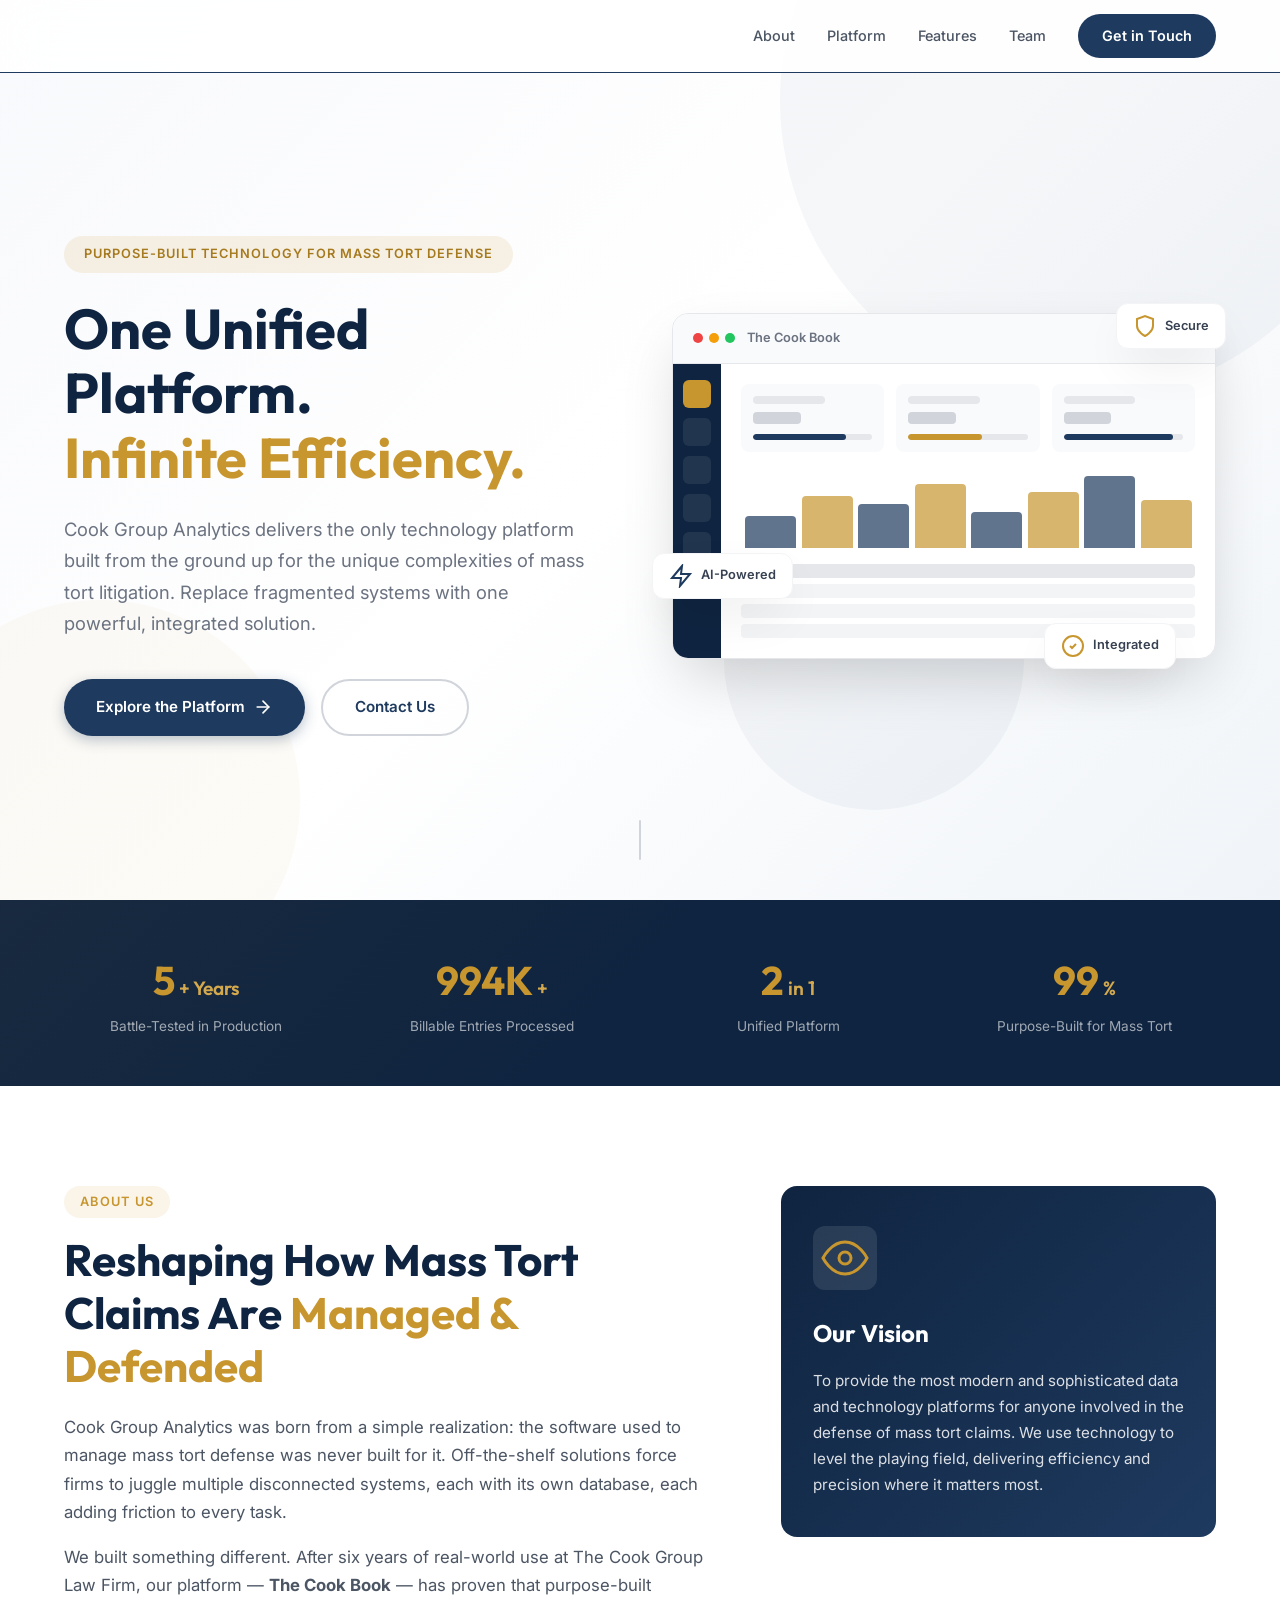
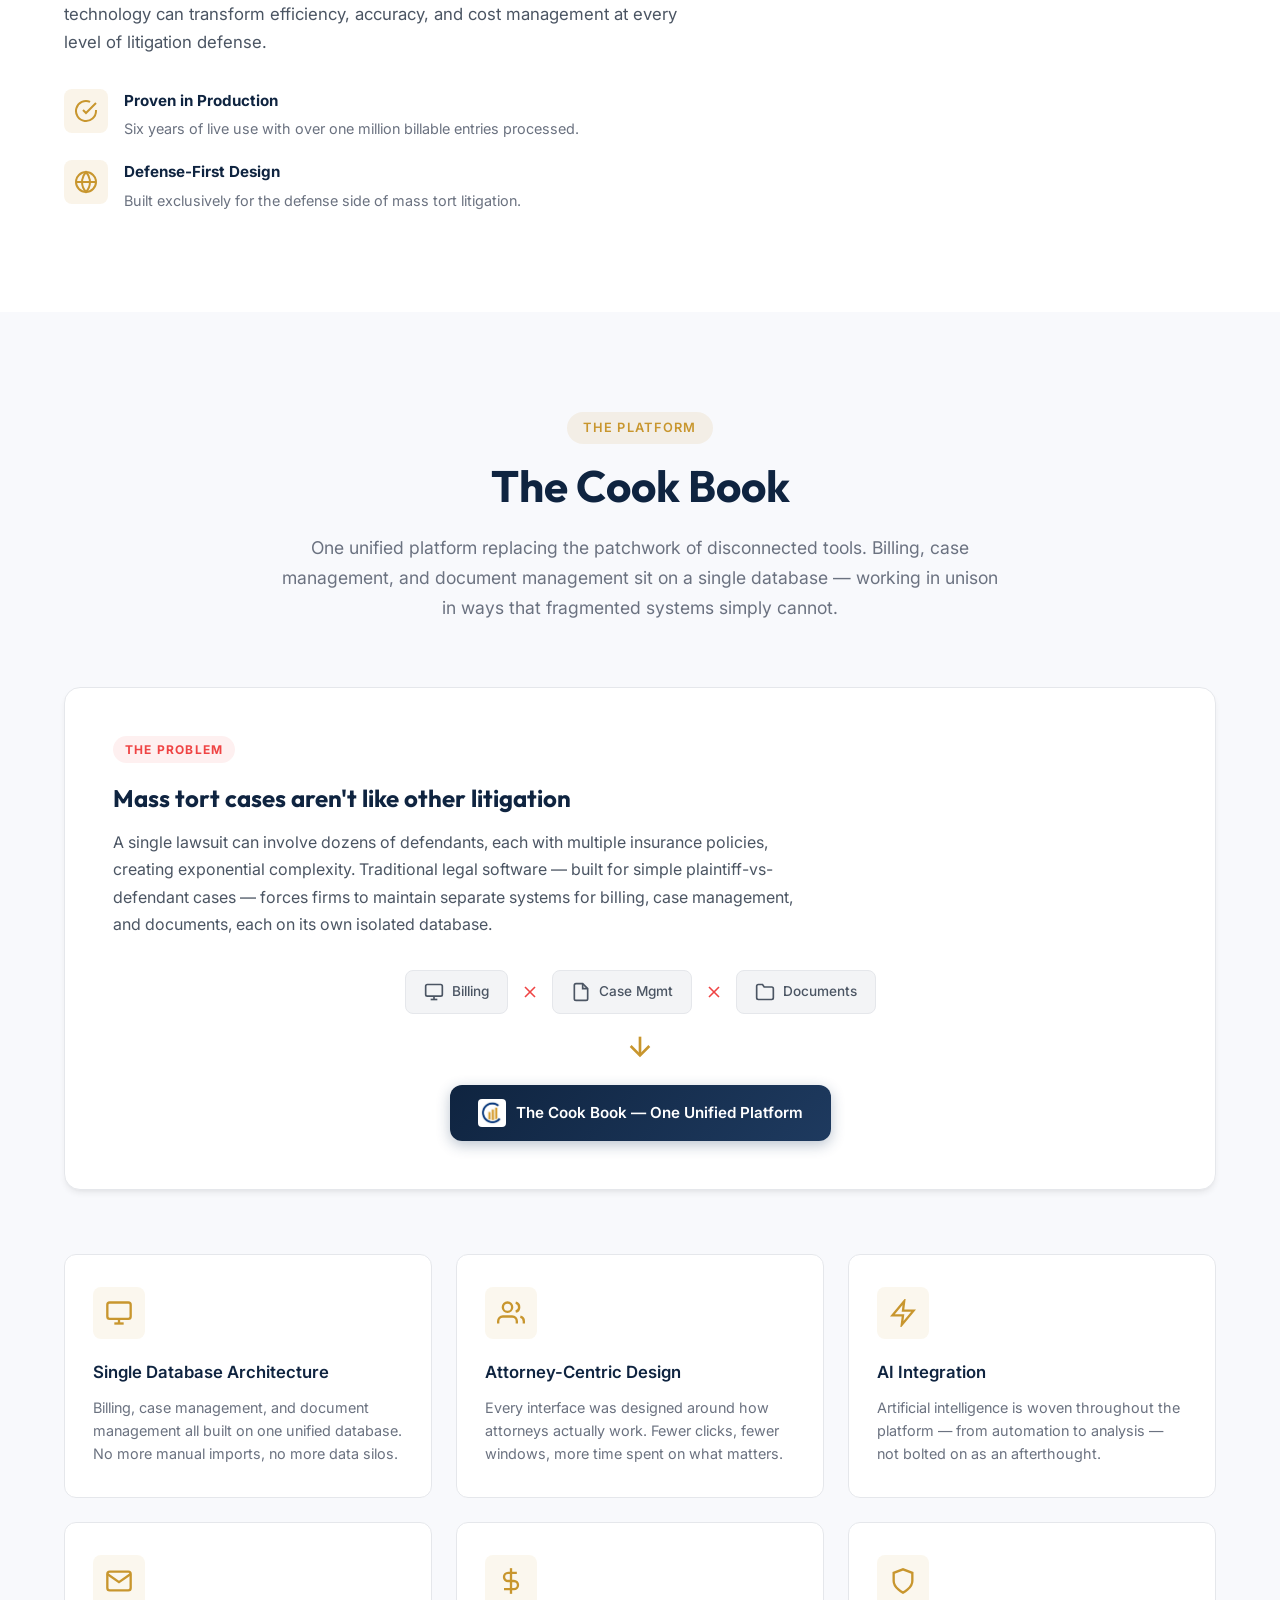
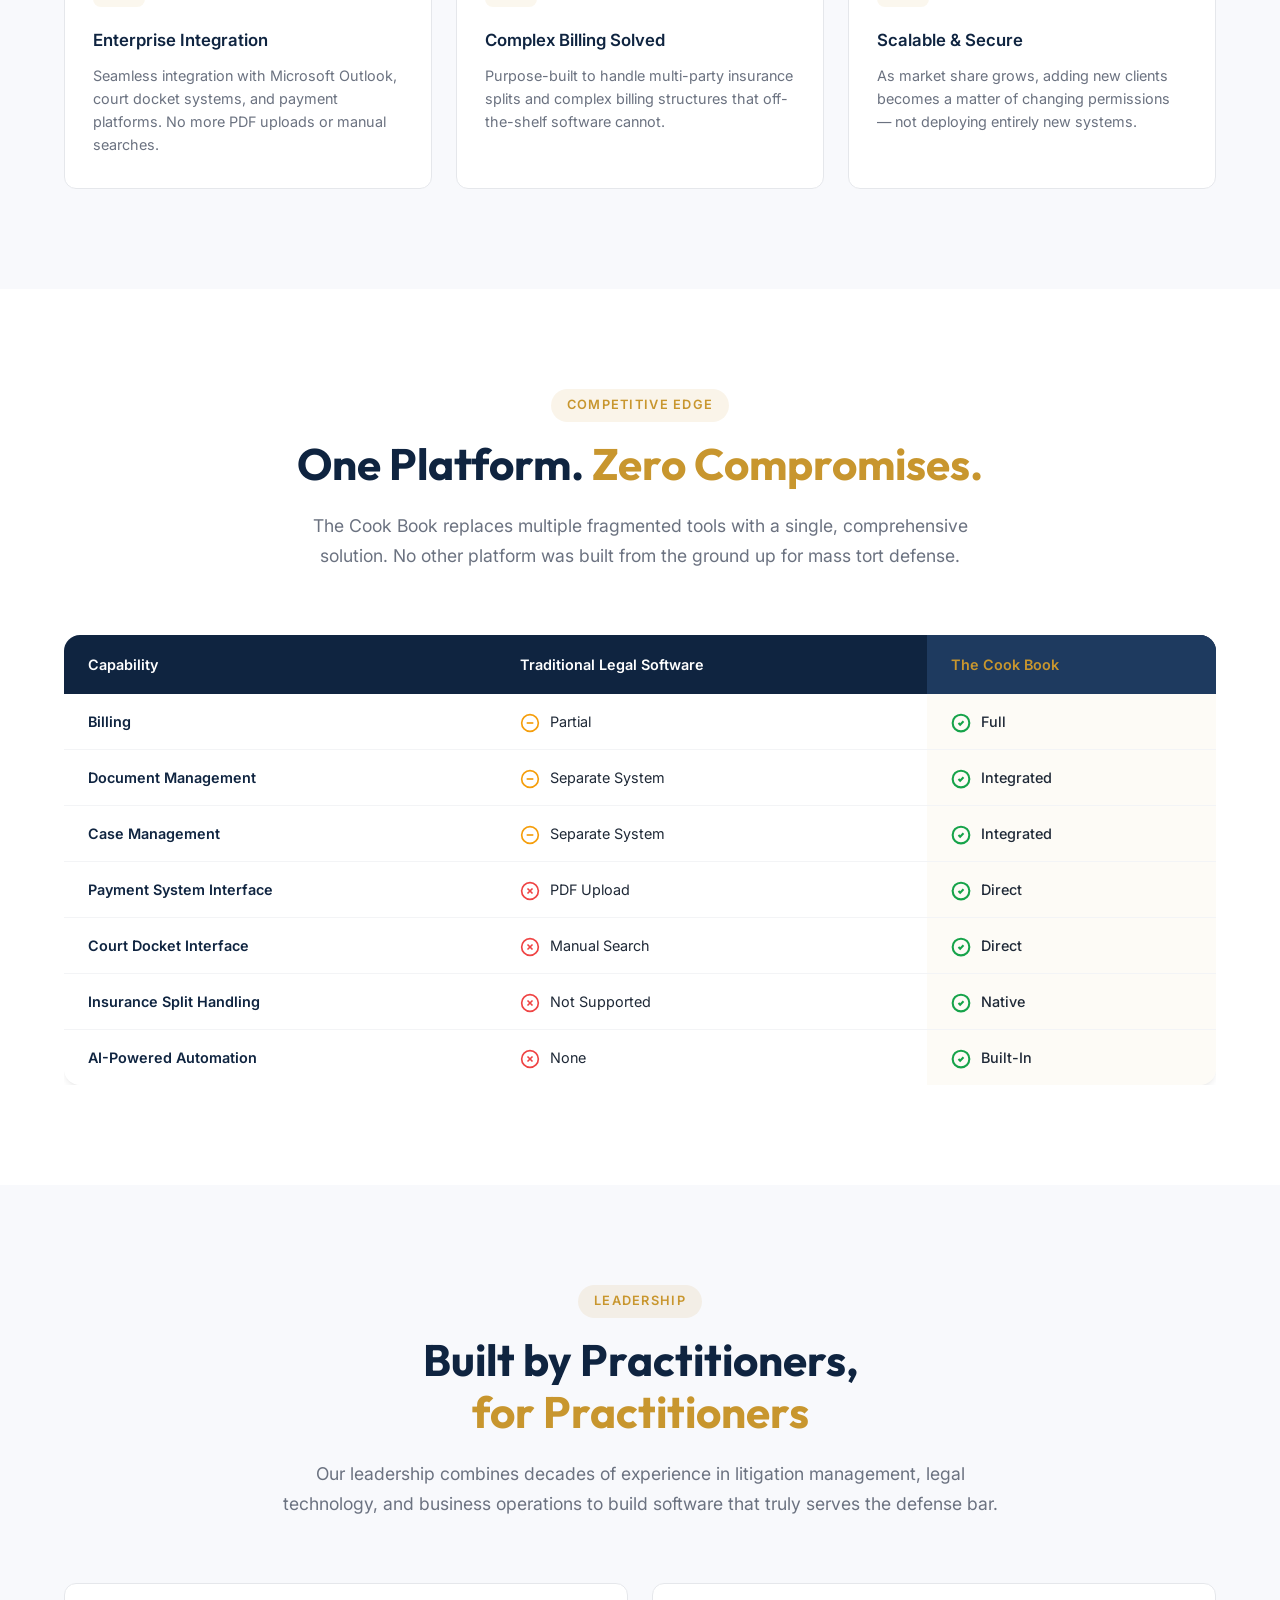
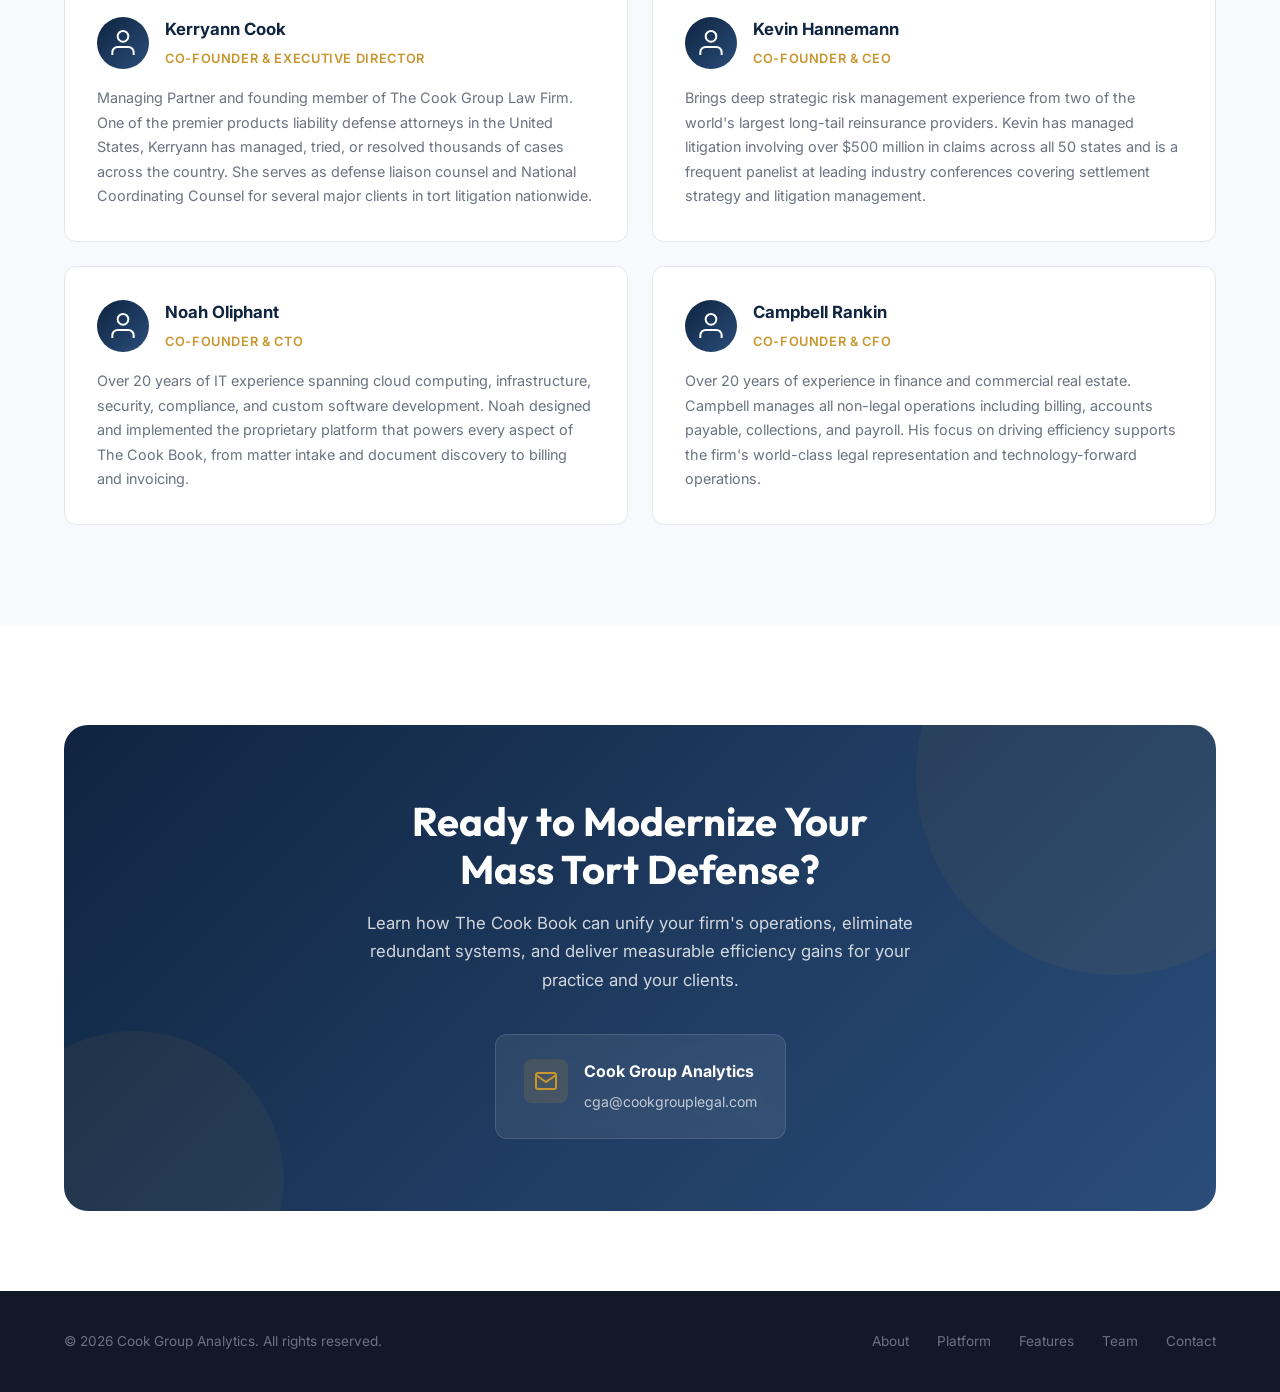
==== public/index.html @ 57c8b01b "add website files" ====
<!DOCTYPE html>
<html lang="en">
<head>
    <meta charset="UTF-8">
    <meta name="viewport" content="width=device-width, initial-scale=1.0">
    <title>Cook Group Analytics | Purpose-Built Mass Tort Technology</title>
    <meta name="description" content="Cook Group Analytics provides purpose-built technology platforms for the defense of mass tort claims. One unified system for billing, case management, and document management.">
    <link rel="apple-touch-icon" sizes="180x180" href="/apple-touch-icon.png">
    <link rel="icon" type="image/png" sizes="32x32" href="/favicon-32x32.png">
    <link rel="icon" type="image/png" sizes="16x16" href="/favicon-16x16.png">
    <link rel="manifest" href="/site.webmanifest">
    <link rel="preconnect" href="https://fonts.googleapis.com">
    <link rel="preconnect" href="https://fonts.gstatic.com" crossorigin>
    <link href="https://fonts.googleapis.com/css2?family=Inter:wght@300;400;500;600;700&family=Outfit:wght@500;600;700;800&display=swap" rel="stylesheet">
    <link rel="stylesheet" href="styles.css">
</head>
<body>
    <!-- Navigation -->
    <nav class="navbar" id="navbar">
        <div class="nav-container">
            <a href="#" class="nav-logo">
                <img src="images/CGA_Logo_NoBackground.jpg" alt="Cook Group Analytics" class="nav-logo-img">
            </a>
            <div class="nav-links" id="navLinks">
                <a href="#about" class="nav-link">About</a>
                <a href="#product" class="nav-link">Platform</a>
                <a href="#features" class="nav-link">Features</a>
                <a href="#team" class="nav-link">Team</a>
                <a href="#contact" class="nav-link nav-cta">Get in Touch</a>
            </div>
            <button class="nav-toggle" id="navToggle" aria-label="Toggle navigation">
                <span></span>
                <span></span>
                <span></span>
            </button>
        </div>
    </nav>

    <!-- Hero Section -->
    <header class="hero" id="hero">
        <div class="hero-bg-shapes">
            <div class="shape shape-1"></div>
            <div class="shape shape-2"></div>
            <div class="shape shape-3"></div>
        </div>
        <div class="hero-container">
            <div class="hero-content animate-fade-up">
                <div class="hero-badge">Purpose-Built Technology for Mass Tort Defense</div>
                <h1 class="hero-title">
                    One Unified Platform.<br>
                    <span class="text-gold">Infinite Efficiency.</span>
                </h1>
                <p class="hero-subtitle">
                    Cook Group Analytics delivers the only technology platform built from the ground up
                    for the unique complexities of mass tort litigation. Replace fragmented systems
                    with one powerful, integrated solution.
                </p>
                <div class="hero-actions">
                    <a href="#product" class="btn btn-primary">
                        Explore the Platform
                        <svg width="20" height="20" viewBox="0 0 24 24" fill="none" stroke="currentColor" stroke-width="2" stroke-linecap="round" stroke-linejoin="round"><path d="M5 12h14"/><path d="m12 5 7 7-7 7"/></svg>
                    </a>
                    <a href="#contact" class="btn btn-outline">Contact Us</a>
                </div>
            </div>
            <div class="hero-visual animate-fade-up delay-200">
                <div class="hero-graphic">
                    <div class="dashboard-mockup">
                        <div class="mockup-header">
                            <div class="mockup-dots">
                                <span></span><span></span><span></span>
                            </div>
                            <div class="mockup-title">The Cook Book</div>
                        </div>
                        <div class="mockup-body">
                            <div class="mockup-sidebar">
                                <div class="mockup-nav-item active"></div>
                                <div class="mockup-nav-item"></div>
                                <div class="mockup-nav-item"></div>
                                <div class="mockup-nav-item"></div>
                                <div class="mockup-nav-item"></div>
                            </div>
                            <div class="mockup-content">
                                <div class="mockup-stat-row">
                                    <div class="mockup-stat">
                                        <div class="mockup-stat-label"></div>
                                        <div class="mockup-stat-value"></div>
                                        <div class="mockup-stat-bar"><div class="bar-fill" style="width:78%"></div></div>
                                    </div>
                                    <div class="mockup-stat">
                                        <div class="mockup-stat-label"></div>
                                        <div class="mockup-stat-value"></div>
                                        <div class="mockup-stat-bar"><div class="bar-fill gold" style="width:62%"></div></div>
                                    </div>
                                    <div class="mockup-stat">
                                        <div class="mockup-stat-label"></div>
                                        <div class="mockup-stat-value"></div>
                                        <div class="mockup-stat-bar"><div class="bar-fill" style="width:91%"></div></div>
                                    </div>
                                </div>
                                <div class="mockup-chart">
                                    <div class="chart-bar" style="height:40%"></div>
                                    <div class="chart-bar gold" style="height:65%"></div>
                                    <div class="chart-bar" style="height:55%"></div>
                                    <div class="chart-bar gold" style="height:80%"></div>
                                    <div class="chart-bar" style="height:45%"></div>
                                    <div class="chart-bar gold" style="height:70%"></div>
                                    <div class="chart-bar" style="height:90%"></div>
                                    <div class="chart-bar gold" style="height:60%"></div>
                                </div>
                                <div class="mockup-table">
                                    <div class="table-row header"></div>
                                    <div class="table-row"></div>
                                    <div class="table-row"></div>
                                    <div class="table-row"></div>
                                </div>
                            </div>
                        </div>
                    </div>
                    <div class="floating-card card-1 animate-float">
                        <svg width="24" height="24" viewBox="0 0 24 24" fill="none" stroke="#c8962e" stroke-width="2"><path d="M12 22s8-4 8-10V5l-8-3-8 3v7c0 6 8 10 8 10z"/></svg>
                        <span>Secure</span>
                    </div>
                    <div class="floating-card card-2 animate-float delay-300">
                        <svg width="24" height="24" viewBox="0 0 24 24" fill="none" stroke="#1e3a5f" stroke-width="2"><path d="M13 2L3 14h9l-1 8 10-12h-9l1-8z"/></svg>
                        <span>AI-Powered</span>
                    </div>
                    <div class="floating-card card-3 animate-float delay-500">
                        <svg width="24" height="24" viewBox="0 0 24 24" fill="none" stroke="#c8962e" stroke-width="2"><circle cx="12" cy="12" r="10"/><path d="m9 12 2 2 4-4"/></svg>
                        <span>Integrated</span>
                    </div>
                </div>
            </div>
        </div>
        <div class="hero-scroll-indicator">
            <div class="scroll-line"></div>
        </div>
    </header>

    <!-- Stats Bar -->
    <section class="stats-bar">
        <div class="container">
            <div class="stats-grid">
                <div class="stat-item animate-on-scroll">
                    <div class="stat-number" data-count="6">0</div>
                    <div class="stat-suffix">+ Years</div>
                    <div class="stat-label">Battle-Tested in Production</div>
                </div>
                <div class="stat-item animate-on-scroll" data-delay="100">
                    <div class="stat-number" data-count="1000000">0</div>
                    <div class="stat-suffix">+</div>
                    <div class="stat-label">Billable Entries Processed</div>
                </div>
                <div class="stat-item animate-on-scroll" data-delay="200">
                    <div class="stat-number" data-count="3">0</div>
                    <div class="stat-suffix"> in 1</div>
                    <div class="stat-label">Unified Platform</div>
                </div>
                <div class="stat-item animate-on-scroll" data-delay="300">
                    <div class="stat-number" data-count="100">0</div>
                    <div class="stat-suffix">%</div>
                    <div class="stat-label">Purpose-Built for Mass Tort</div>
                </div>
            </div>
        </div>
    </section>

    <!-- About Section -->
    <section class="section about" id="about">
        <div class="container">
            <div class="section-grid">
                <div class="section-text animate-on-scroll">
                    <div class="section-tag">About Us</div>
                    <h2 class="section-title">Reshaping How Mass Tort<br>Claims Are <span class="text-gold">Managed & Defended</span></h2>
                    <p class="section-description">
                        Cook Group Analytics was born from a simple realization: the software used to manage
                        mass tort defense was never built for it. Off-the-shelf solutions force firms to
                        juggle multiple disconnected systems, each with its own database, each adding friction
                        to every task.
                    </p>
                    <p class="section-description">
                        We built something different. After six years of real-world use at The Cook Group Law Firm,
                        our platform &mdash; <strong>The Cook Book</strong> &mdash; has proven that purpose-built technology
                        can transform efficiency, accuracy, and cost management at every level of litigation defense.
                    </p>
                    <div class="about-highlights">
                        <div class="highlight">
                            <div class="highlight-icon">
                                <svg width="24" height="24" viewBox="0 0 24 24" fill="none" stroke="currentColor" stroke-width="2"><path d="M22 11.08V12a10 10 0 1 1-5.93-9.14"/><path d="m9 11 3 3L22 4"/></svg>
                            </div>
                            <div>
                                <strong>Proven in Production</strong>
                                <p>Six years of live use with over one million billable entries processed.</p>
                            </div>
                        </div>
                        <div class="highlight">
                            <div class="highlight-icon">
                                <svg width="24" height="24" viewBox="0 0 24 24" fill="none" stroke="currentColor" stroke-width="2"><circle cx="12" cy="12" r="10"/><line x1="2" y1="12" x2="22" y2="12"/><path d="M12 2a15.3 15.3 0 0 1 4 10 15.3 15.3 0 0 1-4 10 15.3 15.3 0 0 1-4-10 15.3 15.3 0 0 1 4-10z"/></svg>
                            </div>
                            <div>
                                <strong>Defense-First Design</strong>
                                <p>Built exclusively for the defense side of mass tort litigation.</p>
                            </div>
                        </div>
                    </div>
                </div>
                <div class="section-visual animate-on-scroll delay-200">
                    <div class="vision-card">
                        <div class="vision-icon">
                            <svg width="48" height="48" viewBox="0 0 24 24" fill="none" stroke="#c8962e" stroke-width="1.5"><path d="M1 12s4-8 11-8 11 8 11 8-4 8-11 8-11-8-11-8z"/><circle cx="12" cy="12" r="3"/></svg>
                        </div>
                        <h3>Our Vision</h3>
                        <p>
                            To provide the most modern and sophisticated data and technology platforms for
                            anyone involved in the defense of mass tort claims. We use technology to level
                            the playing field, delivering efficiency and precision where it matters most.
                        </p>
                    </div>
                </div>
            </div>
        </div>
    </section>

    <!-- Product Section -->
    <section class="section product" id="product">
        <div class="container">
            <div class="section-header animate-on-scroll">
                <div class="section-tag">The Platform</div>
                <h2 class="section-title">The Cook Book</h2>
                <p class="section-subtitle">
                    One unified platform replacing the patchwork of disconnected tools. Billing, case management,
                    and document management sit on a single database &mdash; working in unison in ways that
                    fragmented systems simply cannot.
                </p>
            </div>

            <div class="product-problem animate-on-scroll">
                <div class="problem-card">
                    <div class="problem-label">The Problem</div>
                    <h3>Mass tort cases aren't like other litigation</h3>
                    <p>
                        A single lawsuit can involve dozens of defendants, each with multiple insurance policies,
                        creating exponential complexity. Traditional legal software &mdash; built for simple
                        plaintiff-vs-defendant cases &mdash; forces firms to maintain separate systems for billing,
                        case management, and documents, each on its own isolated database.
                    </p>
                    <div class="problem-visual">
                        <div class="fragmented-systems">
                            <div class="system-bubble">
                                <svg width="20" height="20" viewBox="0 0 24 24" fill="none" stroke="currentColor" stroke-width="2"><rect x="2" y="3" width="20" height="14" rx="2"/><line x1="8" y1="21" x2="16" y2="21"/><line x1="12" y1="17" x2="12" y2="21"/></svg>
                                Billing
                            </div>
                            <div class="system-break">
                                <svg width="20" height="20" viewBox="0 0 24 24" fill="none" stroke="#ef4444" stroke-width="2"><line x1="18" y1="6" x2="6" y2="18"/><line x1="6" y1="6" x2="18" y2="18"/></svg>
                            </div>
                            <div class="system-bubble">
                                <svg width="20" height="20" viewBox="0 0 24 24" fill="none" stroke="currentColor" stroke-width="2"><path d="M14 2H6a2 2 0 0 0-2 2v16a2 2 0 0 0 2 2h12a2 2 0 0 0 2-2V8z"/><path d="M14 2v6h6"/></svg>
                                Case Mgmt
                            </div>
                            <div class="system-break">
                                <svg width="20" height="20" viewBox="0 0 24 24" fill="none" stroke="#ef4444" stroke-width="2"><line x1="18" y1="6" x2="6" y2="18"/><line x1="6" y1="6" x2="18" y2="18"/></svg>
                            </div>
                            <div class="system-bubble">
                                <svg width="20" height="20" viewBox="0 0 24 24" fill="none" stroke="currentColor" stroke-width="2"><path d="M22 19a2 2 0 0 1-2 2H4a2 2 0 0 1-2-2V5a2 2 0 0 1 2-2h5l2 3h9a2 2 0 0 1 2 2z"/></svg>
                                Documents
                            </div>
                        </div>
                        <div class="arrow-down">
                            <svg width="32" height="32" viewBox="0 0 24 24" fill="none" stroke="#c8962e" stroke-width="2"><path d="M12 5v14"/><path d="m19 12-7 7-7-7"/></svg>
                        </div>
                        <div class="unified-system">
                            <div class="unified-bubble">
                                <img src="images/CGALogo.png" alt="CGA" width="28" height="28">
                                The Cook Book &mdash; One Unified Platform
                            </div>
                        </div>
                    </div>
                </div>
            </div>

            <div class="product-features-grid">
                <div class="product-feature animate-on-scroll">
                    <div class="feature-icon-wrap">
                        <svg width="28" height="28" viewBox="0 0 24 24" fill="none" stroke="#c8962e" stroke-width="2"><rect x="2" y="3" width="20" height="14" rx="2"/><line x1="8" y1="21" x2="16" y2="21"/><line x1="12" y1="17" x2="12" y2="21"/></svg>
                    </div>
                    <h4>Single Database Architecture</h4>
                    <p>Billing, case management, and document management all built on one unified database. No more manual imports, no more data silos.</p>
                </div>
                <div class="product-feature animate-on-scroll" data-delay="100">
                    <div class="feature-icon-wrap">
                        <svg width="28" height="28" viewBox="0 0 24 24" fill="none" stroke="#c8962e" stroke-width="2"><path d="M17 21v-2a4 4 0 0 0-4-4H5a4 4 0 0 0-4 4v2"/><circle cx="9" cy="7" r="4"/><path d="M23 21v-2a4 4 0 0 0-3-3.87"/><path d="M16 3.13a4 4 0 0 1 0 7.75"/></svg>
                    </div>
                    <h4>Attorney-Centric Design</h4>
                    <p>Every interface was designed around how attorneys actually work. Fewer clicks, fewer windows, more time spent on what matters.</p>
                </div>
                <div class="product-feature animate-on-scroll" data-delay="200">
                    <div class="feature-icon-wrap">
                        <svg width="28" height="28" viewBox="0 0 24 24" fill="none" stroke="#c8962e" stroke-width="2"><path d="M13 2L3 14h9l-1 8 10-12h-9l1-8z"/></svg>
                    </div>
                    <h4>AI Integration</h4>
                    <p>Artificial intelligence is woven throughout the platform &mdash; from automation to analysis &mdash; not bolted on as an afterthought.</p>
                </div>
                <div class="product-feature animate-on-scroll" data-delay="300">
                    <div class="feature-icon-wrap">
                        <svg width="28" height="28" viewBox="0 0 24 24" fill="none" stroke="#c8962e" stroke-width="2"><path d="M4 4h16c1.1 0 2 .9 2 2v12c0 1.1-.9 2-2 2H4c-1.1 0-2-.9-2-2V6c0-1.1.9-2 2-2z"/><polyline points="22,6 12,13 2,6"/></svg>
                    </div>
                    <h4>Enterprise Integration</h4>
                    <p>Seamless integration with Microsoft Outlook, court docket systems, and payment platforms. No more PDF uploads or manual searches.</p>
                </div>
                <div class="product-feature animate-on-scroll" data-delay="400">
                    <div class="feature-icon-wrap">
                        <svg width="28" height="28" viewBox="0 0 24 24" fill="none" stroke="#c8962e" stroke-width="2"><line x1="12" y1="1" x2="12" y2="23"/><path d="M17 5H9.5a3.5 3.5 0 0 0 0 7h5a3.5 3.5 0 0 1 0 7H6"/></svg>
                    </div>
                    <h4>Complex Billing Solved</h4>
                    <p>Purpose-built to handle multi-party insurance splits and complex billing structures that off-the-shelf software cannot.</p>
                </div>
                <div class="product-feature animate-on-scroll" data-delay="500">
                    <div class="feature-icon-wrap">
                        <svg width="28" height="28" viewBox="0 0 24 24" fill="none" stroke="#c8962e" stroke-width="2"><path d="M12 22s8-4 8-10V5l-8-3-8 3v7c0 6 8 10 8 10z"/></svg>
                    </div>
                    <h4>Scalable & Secure</h4>
                    <p>As market share grows, adding new clients becomes a matter of changing permissions &mdash; not deploying entirely new systems.</p>
                </div>
            </div>
        </div>
    </section>

    <!-- Comparison Section -->
    <section class="section comparison" id="features">
        <div class="container">
            <div class="section-header animate-on-scroll">
                <div class="section-tag">Competitive Edge</div>
                <h2 class="section-title">One Platform. <span class="text-gold">Zero Compromises.</span></h2>
                <p class="section-subtitle">
                    The Cook Book replaces multiple fragmented tools with a single, comprehensive solution.
                    No other platform was built from the ground up for mass tort defense.
                </p>
            </div>
            <div class="comparison-table-wrap animate-on-scroll">
                <table class="comparison-table">
                    <thead>
                        <tr>
                            <th>Capability</th>
                            <th>Traditional Legal Software</th>
                            <th class="highlight-col">The Cook Book</th>
                        </tr>
                    </thead>
                    <tbody>
                        <tr>
                            <td>Billing</td>
                            <td>
                                <svg class="icon-partial" width="20" height="20" viewBox="0 0 24 24" fill="none" stroke="#f59e0b" stroke-width="2"><circle cx="12" cy="12" r="10"/><line x1="8" y1="12" x2="16" y2="12"/></svg>
                                Partial
                            </td>
                            <td class="highlight-col">
                                <svg class="icon-check" width="20" height="20" viewBox="0 0 24 24" fill="none" stroke="#16a34a" stroke-width="2.5"><circle cx="12" cy="12" r="10"/><path d="m9 12 2 2 4-4"/></svg>
                                Full
                            </td>
                        </tr>
                        <tr>
                            <td>Document Management</td>
                            <td>
                                <svg class="icon-partial" width="20" height="20" viewBox="0 0 24 24" fill="none" stroke="#f59e0b" stroke-width="2"><circle cx="12" cy="12" r="10"/><line x1="8" y1="12" x2="16" y2="12"/></svg>
                                Separate System
                            </td>
                            <td class="highlight-col">
                                <svg class="icon-check" width="20" height="20" viewBox="0 0 24 24" fill="none" stroke="#16a34a" stroke-width="2.5"><circle cx="12" cy="12" r="10"/><path d="m9 12 2 2 4-4"/></svg>
                                Integrated
                            </td>
                        </tr>
                        <tr>
                            <td>Case Management</td>
                            <td>
                                <svg class="icon-partial" width="20" height="20" viewBox="0 0 24 24" fill="none" stroke="#f59e0b" stroke-width="2"><circle cx="12" cy="12" r="10"/><line x1="8" y1="12" x2="16" y2="12"/></svg>
                                Separate System
                            </td>
                            <td class="highlight-col">
                                <svg class="icon-check" width="20" height="20" viewBox="0 0 24 24" fill="none" stroke="#16a34a" stroke-width="2.5"><circle cx="12" cy="12" r="10"/><path d="m9 12 2 2 4-4"/></svg>
                                Integrated
                            </td>
                        </tr>
                        <tr>
                            <td>Payment System Interface</td>
                            <td>
                                <svg class="icon-x" width="20" height="20" viewBox="0 0 24 24" fill="none" stroke="#ef4444" stroke-width="2"><circle cx="12" cy="12" r="10"/><line x1="15" y1="9" x2="9" y2="15"/><line x1="9" y1="9" x2="15" y2="15"/></svg>
                                PDF Upload
                            </td>
                            <td class="highlight-col">
                                <svg class="icon-check" width="20" height="20" viewBox="0 0 24 24" fill="none" stroke="#16a34a" stroke-width="2.5"><circle cx="12" cy="12" r="10"/><path d="m9 12 2 2 4-4"/></svg>
                                Direct
                            </td>
                        </tr>
                        <tr>
                            <td>Court Docket Interface</td>
                            <td>
                                <svg class="icon-x" width="20" height="20" viewBox="0 0 24 24" fill="none" stroke="#ef4444" stroke-width="2"><circle cx="12" cy="12" r="10"/><line x1="15" y1="9" x2="9" y2="15"/><line x1="9" y1="9" x2="15" y2="15"/></svg>
                                Manual Search
                            </td>
                            <td class="highlight-col">
                                <svg class="icon-check" width="20" height="20" viewBox="0 0 24 24" fill="none" stroke="#16a34a" stroke-width="2.5"><circle cx="12" cy="12" r="10"/><path d="m9 12 2 2 4-4"/></svg>
                                Direct
                            </td>
                        </tr>
                        <tr>
                            <td>Insurance Split Handling</td>
                            <td>
                                <svg class="icon-x" width="20" height="20" viewBox="0 0 24 24" fill="none" stroke="#ef4444" stroke-width="2"><circle cx="12" cy="12" r="10"/><line x1="15" y1="9" x2="9" y2="15"/><line x1="9" y1="9" x2="15" y2="15"/></svg>
                                Not Supported
                            </td>
                            <td class="highlight-col">
                                <svg class="icon-check" width="20" height="20" viewBox="0 0 24 24" fill="none" stroke="#16a34a" stroke-width="2.5"><circle cx="12" cy="12" r="10"/><path d="m9 12 2 2 4-4"/></svg>
                                Native
                            </td>
                        </tr>
                        <tr>
                            <td>AI-Powered Automation</td>
                            <td>
                                <svg class="icon-x" width="20" height="20" viewBox="0 0 24 24" fill="none" stroke="#ef4444" stroke-width="2"><circle cx="12" cy="12" r="10"/><line x1="15" y1="9" x2="9" y2="15"/><line x1="9" y1="9" x2="15" y2="15"/></svg>
                                None
                            </td>
                            <td class="highlight-col">
                                <svg class="icon-check" width="20" height="20" viewBox="0 0 24 24" fill="none" stroke="#16a34a" stroke-width="2.5"><circle cx="12" cy="12" r="10"/><path d="m9 12 2 2 4-4"/></svg>
                                Built-In
                            </td>
                        </tr>
                    </tbody>
                </table>
            </div>
        </div>
    </section>

    <!-- Team Section -->
    <section class="section team" id="team">
        <div class="container">
            <div class="section-header animate-on-scroll">
                <div class="section-tag">Leadership</div>
                <h2 class="section-title">Built by Practitioners,<br><span class="text-gold">for Practitioners</span></h2>
                <p class="section-subtitle">
                    Our leadership combines decades of experience in litigation management, legal technology,
                    and business operations to build software that truly serves the defense bar.
                </p>
            </div>
            <div class="team-grid">
                <div class="team-card animate-on-scroll">
                    <div class="team-card-header">
                        <div class="team-avatar">
                            <svg width="32" height="32" viewBox="0 0 24 24" fill="none" stroke="currentColor" stroke-width="1.5"><path d="M20 21v-2a4 4 0 0 0-4-4H8a4 4 0 0 0-4 4v2"/><circle cx="12" cy="7" r="4"/></svg>
                        </div>
                        <div>
                            <h4>Kerryann Cook</h4>
                            <span class="team-role">Co-Founder & Executive Director</span>
                        </div>
                    </div>
                    <p>
                        Managing Partner and founding member of The Cook Group Law Firm. One of the premier
                        products liability defense attorneys in the United States, Kerryann has managed, tried,
                        or resolved thousands of cases across the country. She serves as defense liaison counsel
                        and National Coordinating Counsel for several major clients in tort litigation nationwide.
                    </p>
                </div>
                <div class="team-card animate-on-scroll" data-delay="100">
                    <div class="team-card-header">
                        <div class="team-avatar">
                            <svg width="32" height="32" viewBox="0 0 24 24" fill="none" stroke="currentColor" stroke-width="1.5"><path d="M20 21v-2a4 4 0 0 0-4-4H8a4 4 0 0 0-4 4v2"/><circle cx="12" cy="7" r="4"/></svg>
                        </div>
                        <div>
                            <h4>Kevin Hannemann</h4>
                            <span class="team-role">Co-Founder & CEO</span>
                        </div>
                    </div>
                    <p>
                        Brings deep strategic risk management experience from two of the world's largest
                        long-tail reinsurance providers. Kevin has managed litigation involving over $500 million
                        in claims across all 50 states and is a frequent panelist at leading industry conferences
                        covering settlement strategy and litigation management.
                    </p>
                </div>
                <div class="team-card animate-on-scroll" data-delay="200">
                    <div class="team-card-header">
                        <div class="team-avatar">
                            <svg width="32" height="32" viewBox="0 0 24 24" fill="none" stroke="currentColor" stroke-width="1.5"><path d="M20 21v-2a4 4 0 0 0-4-4H8a4 4 0 0 0-4 4v2"/><circle cx="12" cy="7" r="4"/></svg>
                        </div>
                        <div>
                            <h4>Noah Oliphant</h4>
                            <span class="team-role">Co-Founder & CTO</span>
                        </div>
                    </div>
                    <p>
                        Over 20 years of IT experience spanning cloud computing, infrastructure, security,
                        compliance, and custom software development. Noah designed and implemented the proprietary
                        platform that powers every aspect of The Cook Book, from matter intake and document
                        discovery to billing and invoicing.
                    </p>
                </div>
                <div class="team-card animate-on-scroll" data-delay="300">
                    <div class="team-card-header">
                        <div class="team-avatar">
                            <svg width="32" height="32" viewBox="0 0 24 24" fill="none" stroke="currentColor" stroke-width="1.5"><path d="M20 21v-2a4 4 0 0 0-4-4H8a4 4 0 0 0-4 4v2"/><circle cx="12" cy="7" r="4"/></svg>
                        </div>
                        <div>
                            <h4>Campbell Rankin</h4>
                            <span class="team-role">Co-Founder & CFO</span>
                        </div>
                    </div>
                    <p>
                        Over 20 years of experience in finance and commercial real estate. Campbell manages
                        all non-legal operations including billing, accounts payable, collections, and payroll.
                        His focus on driving efficiency supports the firm's world-class legal representation
                        and technology-forward operations.
                    </p>
                </div>
            </div>
        </div>
    </section>

    <!-- CTA / Contact Section -->
    <section class="section contact" id="contact">
        <div class="container">
            <div class="cta-card animate-on-scroll">
                <div class="cta-bg-shapes">
                    <div class="cta-shape cta-shape-1"></div>
                    <div class="cta-shape cta-shape-2"></div>
                </div>
                <div class="cta-content">
                    <h2>Ready to Modernize Your<br>Mass Tort Defense?</h2>
                    <p>
                        Learn how The Cook Book can unify your firm's operations, eliminate redundant systems,
                        and deliver measurable efficiency gains for your practice and your clients.
                    </p>
                    <div class="cta-contacts">
                        <div class="contact-card">
                            <div class="contact-icon">
                                <svg width="24" height="24" viewBox="0 0 24 24" fill="none" stroke="currentColor" stroke-width="2"><path d="M4 4h16c1.1 0 2 .9 2 2v12c0 1.1-.9 2-2 2H4c-1.1 0-2-.9-2-2V6c0-1.1.9-2 2-2z"/><polyline points="22,6 12,13 2,6"/></svg>
                            </div>
                            <div>
                                <strong>Cook Group Analytics</strong>
                                <a href="mailto:cga@cookgrouplegal.com">cga@cookgrouplegal.com</a>
                            </div>
                        </div>
                    </div>
                </div>
            </div>
        </div>
    </section>

    <!-- Footer -->
    <footer class="footer">
        <div class="container">
            <div class="footer-content">
                <div class="footer-brand">
                    <p>&copy; 2026 Cook Group Analytics. All rights reserved.</p>
                </div>
                <div class="footer-links">
                    <a href="#about">About</a>
                    <a href="#product">Platform</a>
                    <a href="#features">Features</a>
                    <a href="#team">Team</a>
                    <a href="#contact">Contact</a>
                </div>
            </div>
        </div>
    </footer>

    <script src="script.js"></script>
</body>
</html>
---- public/styles.css ----
/* ============================================
   Cook Group Analytics - Website Styles
   ============================================ */

/* --- CSS Custom Properties --- */
:root {
    --navy: #1e3a5f;
    --navy-dark: #0f2440;
    --navy-light: #2a4d7a;
    --gold: #c8962e;
    --gold-light: #d4a94e;
    --gold-dark: #a67a1e;
    --white: #ffffff;
    --off-white: #f8f9fc;
    --gray-50: #f9fafb;
    --gray-100: #f3f4f6;
    --gray-200: #e5e7eb;
    --gray-300: #d1d5db;
    --gray-400: #9ca3af;
    --gray-500: #6b7280;
    --gray-600: #4b5563;
    --gray-700: #374151;
    --gray-800: #1f2937;
    --gray-900: #111827;
    --red: #ef4444;
    --green: #16a34a;
    --amber: #f59e0b;

    --font-sans: 'Inter', -apple-system, BlinkMacSystemFont, 'Segoe UI', sans-serif;
    --font-display: 'Outfit', 'Inter', sans-serif;

    --shadow-sm: 0 1px 2px rgba(0,0,0,0.05);
    --shadow: 0 4px 6px -1px rgba(0,0,0,0.07), 0 2px 4px -2px rgba(0,0,0,0.05);
    --shadow-md: 0 10px 25px -3px rgba(0,0,0,0.08), 0 4px 6px -4px rgba(0,0,0,0.05);
    --shadow-lg: 0 20px 50px -12px rgba(0,0,0,0.12);
    --shadow-xl: 0 25px 60px -12px rgba(0,0,0,0.18);

    --radius-sm: 8px;
    --radius: 12px;
    --radius-lg: 16px;
    --radius-xl: 24px;

    --transition: 0.3s cubic-bezier(0.4, 0, 0.2, 1);
    --transition-slow: 0.6s cubic-bezier(0.4, 0, 0.2, 1);
}

/* --- Reset & Base --- */
*, *::before, *::after {
    margin: 0;
    padding: 0;
    box-sizing: border-box;
}

html {
    scroll-behavior: smooth;
    scroll-padding-top: 80px;
}

body {
    font-family: var(--font-sans);
    color: var(--gray-800);
    line-height: 1.6;
    background: var(--white);
    overflow-x: hidden;
    -webkit-font-smoothing: antialiased;
    -moz-osx-font-smoothing: grayscale;
}

img {
    max-width: 100%;
    height: auto;
    display: block;
}

a {
    text-decoration: none;
    color: inherit;
    transition: color var(--transition);
}

/* --- Layout --- */
.container {
    max-width: 1200px;
    margin: 0 auto;
    padding: 0 24px;
}

.section {
    padding: 100px 0;
}

.section-header {
    text-align: center;
    max-width: 720px;
    margin: 0 auto 64px;
}

.section-tag {
    display: inline-block;
    font-size: 0.8rem;
    font-weight: 600;
    letter-spacing: 0.1em;
    text-transform: uppercase;
    color: var(--gold);
    background: rgba(200, 150, 46, 0.1);
    padding: 6px 16px;
    border-radius: 100px;
    margin-bottom: 16px;
}

.section-title {
    font-family: var(--font-display);
    font-size: clamp(2rem, 4vw, 2.75rem);
    font-weight: 700;
    color: var(--navy-dark);
    line-height: 1.2;
    margin-bottom: 20px;
}

.section-subtitle {
    font-size: 1.1rem;
    color: var(--gray-500);
    line-height: 1.7;
}

.section-description {
    font-size: 1.05rem;
    color: var(--gray-600);
    line-height: 1.7;
    margin-bottom: 16px;
}

.text-gold {
    color: var(--gold);
}

/* --- Navigation --- */
.navbar {
    position: fixed;
    top: 0;
    left: 0;
    right: 0;
    z-index: 1000;
    background: rgba(255, 255, 255, 0.85);
    backdrop-filter: blur(20px);
    -webkit-backdrop-filter: blur(20px);
    border-bottom: 1px solid transparent;
    transition: all var(--transition);
    border-bottom: 1px solid var(--navy);
}

.navbar.scrolled {
    background: rgba(255, 255, 255, 0.95);
    border-bottom-color: var(--gray-200);
    box-shadow: var(--shadow-sm);
}

.nav-container {
    max-width: 1200px;
    margin: 0 auto;
    padding: 0 24px;
    display: flex;
    align-items: center;
    justify-content: space-between;
    height: 72px;
    
}

.nav-logo-img {
    height: 200px;
    width: auto;
    margin-top:5px;
}

.nav-links {
    display: flex;
    align-items: center;
    gap: 32px;
}

.nav-link {
    font-size: 0.9rem;
    font-weight: 500;
    color: var(--gray-600);
    position: relative;
    padding: 4px 0;
}

.nav-link::after {
    content: '';
    position: absolute;
    bottom: -2px;
    left: 0;
    width: 0;
    height: 2px;
    background: var(--gold);
    transition: width var(--transition);
}

.nav-link:hover {
    color: var(--navy);
}

.nav-link:hover::after {
    width: 100%;
}

.nav-cta {
    background: var(--navy);
    color: var(--white) !important;
    padding: 10px 24px;
    border-radius: 100px;
    font-weight: 600;
}

.nav-cta::after {
    display: none;
}

.nav-cta:hover {
    background: var(--navy-light);
    color: var(--white) !important;
}

.nav-toggle {
    display: none;
    flex-direction: column;
    gap: 5px;
    background: none;
    border: none;
    cursor: pointer;
    padding: 8px;
}

.nav-toggle span {
    width: 24px;
    height: 2px;
    background: var(--navy);
    border-radius: 2px;
    transition: all var(--transition);
}

/* --- Hero Section --- */
.hero {
    position: relative;
    min-height: 100vh;
    display: flex;
    align-items: center;
    padding-top: 72px;
    overflow: hidden;
    background: linear-gradient(135deg, var(--off-white) 0%, var(--white) 50%, #f0f4f8 100%);
}

.hero-bg-shapes {
    position: absolute;
    inset: 0;
    pointer-events: none;
    overflow: hidden;
}

.shape {
    position: absolute;
    border-radius: 50%;
    opacity: 0.04;
}

.shape-1 {
    width: 600px;
    height: 600px;
    background: var(--navy);
    top: -200px;
    right: -100px;
}

.shape-2 {
    width: 400px;
    height: 400px;
    background: var(--gold);
    bottom: -100px;
    left: -100px;
}

.shape-3 {
    width: 300px;
    height: 300px;
    background: var(--navy);
    bottom: 10%;
    right: 20%;
}

.hero-container {
    max-width: 1200px;
    margin: 0 auto;
    padding: 0 24px;
    display: grid;
    grid-template-columns: 1fr 1fr;
    gap: 64px;
    align-items: center;
}

.hero-badge {
    display: inline-block;
    font-size: 0.8rem;
    font-weight: 600;
    letter-spacing: 0.08em;
    text-transform: uppercase;
    color: var(--gold-dark);
    background: rgba(200, 150, 46, 0.12);
    padding: 8px 20px;
    border-radius: 100px;
    margin-bottom: 24px;
}

.hero-title {
    font-family: var(--font-display);
    font-size: clamp(2.5rem, 5vw, 3.5rem);
    font-weight: 700;
    color: var(--navy-dark);
    line-height: 1.15;
    margin-bottom: 24px;
}

.hero-subtitle {
    font-size: 1.15rem;
    color: var(--gray-500);
    line-height: 1.7;
    margin-bottom: 40px;
    max-width: 520px;
}

.hero-actions {
    display: flex;
    gap: 16px;
    flex-wrap: wrap;
}

/* --- Buttons --- */
.btn {
    display: inline-flex;
    align-items: center;
    gap: 8px;
    font-family: var(--font-sans);
    font-size: 0.95rem;
    font-weight: 600;
    padding: 14px 32px;
    border-radius: 100px;
    cursor: pointer;
    transition: all var(--transition);
    border: none;
}

.btn-primary {
    background: var(--navy);
    color: var(--white);
    box-shadow: 0 4px 14px rgba(30, 58, 95, 0.3);
}

.btn-primary:hover {
    background: var(--navy-light);
    box-shadow: 0 6px 20px rgba(30, 58, 95, 0.4);
    transform: translateY(-2px);
}

.btn-outline {
    background: transparent;
    color: var(--navy);
    border: 2px solid var(--gray-300);
}

.btn-outline:hover {
    border-color: var(--navy);
    background: rgba(30, 58, 95, 0.04);
}

/* --- Hero Visual / Dashboard Mockup --- */
.hero-visual {
    position: relative;
}

.hero-graphic {
    position: relative;
}

.dashboard-mockup {
    background: var(--white);
    border-radius: var(--radius-lg);
    box-shadow: var(--shadow-xl);
    overflow: hidden;
    border: 1px solid var(--gray-200);
}

.mockup-header {
    display: flex;
    align-items: center;
    gap: 12px;
    padding: 14px 20px;
    background: var(--gray-50);
    border-bottom: 1px solid var(--gray-200);
}

.mockup-dots {
    display: flex;
    gap: 6px;
}

.mockup-dots span {
    width: 10px;
    height: 10px;
    border-radius: 50%;
}

.mockup-dots span:nth-child(1) { background: #ef4444; }
.mockup-dots span:nth-child(2) { background: #f59e0b; }
.mockup-dots span:nth-child(3) { background: #22c55e; }

.mockup-title {
    font-size: 0.8rem;
    font-weight: 600;
    color: var(--gray-500);
}

.mockup-body {
    display: flex;
    min-height: 280px;
}

.mockup-sidebar {
    width: 48px;
    background: var(--navy-dark);
    padding: 16px 10px;
    display: flex;
    flex-direction: column;
    gap: 10px;
}

.mockup-nav-item {
    height: 28px;
    border-radius: 6px;
    background: rgba(255,255,255,0.08);
    transition: background var(--transition);
}

.mockup-nav-item.active {
    background: var(--gold);
}

.mockup-content {
    flex: 1;
    padding: 20px;
    display: flex;
    flex-direction: column;
    gap: 16px;
}

.mockup-stat-row {
    display: flex;
    gap: 12px;
}

.mockup-stat {
    flex: 1;
    background: var(--gray-50);
    border-radius: var(--radius-sm);
    padding: 12px;
}

.mockup-stat-label {
    height: 8px;
    width: 60%;
    background: var(--gray-200);
    border-radius: 4px;
    margin-bottom: 8px;
}

.mockup-stat-value {
    height: 12px;
    width: 40%;
    background: var(--gray-300);
    border-radius: 4px;
    margin-bottom: 10px;
}

.mockup-stat-bar {
    height: 6px;
    background: var(--gray-200);
    border-radius: 4px;
    overflow: hidden;
}

.bar-fill {
    height: 100%;
    background: var(--navy);
    border-radius: 4px;
    animation: barGrow 2s ease-out forwards;
    transform-origin: left;
}

.bar-fill.gold {
    background: var(--gold);
}

.mockup-chart {
    display: flex;
    align-items: flex-end;
    gap: 6px;
    height: 80px;
    padding: 0 4px;
}

.chart-bar {
    flex: 1;
    background: var(--navy);
    border-radius: 4px 4px 0 0;
    opacity: 0.7;
    animation: chartBarGrow 1.5s ease-out forwards;
    transform-origin: bottom;
}

.chart-bar.gold {
    background: var(--gold);
}

.mockup-table {
    display: flex;
    flex-direction: column;
    gap: 6px;
}

.table-row {
    height: 14px;
    background: var(--gray-100);
    border-radius: 4px;
}

.table-row.header {
    background: var(--gray-200);
}

/* Floating Cards */
.floating-card {
    position: absolute;
    background: var(--white);
    padding: 10px 16px;
    border-radius: var(--radius);
    box-shadow: var(--shadow-lg);
    display: flex;
    align-items: center;
    gap: 8px;
    font-size: 0.8rem;
    font-weight: 600;
    color: var(--gray-700);
    border: 1px solid var(--gray-100);
    z-index: 10;
}

.card-1 {
    top: -10px;
    right: -10px;
}

.card-2 {
    bottom: 60px;
    left: -20px;
}

.card-3 {
    bottom: -10px;
    right: 40px;
}

/* Hero Scroll Indicator */
.hero-scroll-indicator {
    position: absolute;
    bottom: 40px;
    left: 50%;
    transform: translateX(-50%);
}

.scroll-line {
    width: 2px;
    height: 40px;
    background: var(--gray-300);
    border-radius: 2px;
    position: relative;
    overflow: hidden;
}

.scroll-line::after {
    content: '';
    position: absolute;
    top: -100%;
    left: 0;
    width: 100%;
    height: 50%;
    background: var(--gold);
    border-radius: 2px;
    animation: scrollDot 2s ease-in-out infinite;
}

/* --- Stats Bar --- */
.stats-bar {
    background: var(--navy-dark);
    padding: 48px 0;
    position: relative;
}

.stats-bar::before {
    content: '';
    position: absolute;
    inset: 0;
    background: linear-gradient(135deg, rgba(200, 150, 46, 0.05) 0%, transparent 50%);
}

.stats-grid {
    display: grid;
    grid-template-columns: repeat(4, 1fr);
    gap: 32px;
    position: relative;
}

.stat-item {
    text-align: center;
    color: var(--white);
}

.stat-number {
    font-family: var(--font-display);
    font-size: 2.5rem;
    font-weight: 700;
    color: var(--gold);
    display: inline;
}

.stat-suffix {
    font-family: var(--font-display);
    font-size: 1.2rem;
    font-weight: 600;
    color: var(--gold-light);
    display: inline;
}

.stat-label {
    font-size: 0.85rem;
    color: rgba(255,255,255,0.6);
    margin-top: 4px;
    font-weight: 400;
}

/* --- About Section --- */
.about {
    background: var(--white);
}

.section-grid {
    display: grid;
    grid-template-columns: 1.2fr 0.8fr;
    gap: 64px;
    align-items: start;
}

.about-highlights {
    display: flex;
    flex-direction: column;
    gap: 20px;
    margin-top: 32px;
}

.highlight {
    display: flex;
    gap: 16px;
    align-items: flex-start;
}

.highlight-icon {
    flex-shrink: 0;
    width: 44px;
    height: 44px;
    border-radius: var(--radius-sm);
    background: rgba(200, 150, 46, 0.1);
    display: flex;
    align-items: center;
    justify-content: center;
    color: var(--gold);
}

.highlight strong {
    display: block;
    font-size: 0.95rem;
    color: var(--navy-dark);
    margin-bottom: 4px;
}

.highlight p {
    font-size: 0.9rem;
    color: var(--gray-500);
    line-height: 1.6;
    margin: 0;
}

.vision-card {
    background: linear-gradient(135deg, var(--navy-dark) 0%, var(--navy) 100%);
    border-radius: var(--radius-lg);
    padding: 40px 32px;
    color: var(--white);
    position: sticky;
    top: 100px;
}

.vision-icon {
    width: 64px;
    height: 64px;
    border-radius: var(--radius);
    background: rgba(255,255,255,0.1);
    display: flex;
    align-items: center;
    justify-content: center;
    margin-bottom: 24px;
}

.vision-card h3 {
    font-family: var(--font-display);
    font-size: 1.5rem;
    margin-bottom: 16px;
}

.vision-card p {
    font-size: 0.95rem;
    line-height: 1.7;
    opacity: 0.85;
}

/* --- Product Section --- */
.product {
    background: var(--off-white);
}

.problem-card {
    background: var(--white);
    border-radius: var(--radius-lg);
    padding: 48px;
    box-shadow: var(--shadow);
    border: 1px solid var(--gray-200);
    margin-bottom: 64px;
}

.problem-label {
    display: inline-block;
    font-size: 0.75rem;
    font-weight: 700;
    letter-spacing: 0.1em;
    text-transform: uppercase;
    color: var(--red);
    background: rgba(239, 68, 68, 0.08);
    padding: 4px 12px;
    border-radius: 100px;
    margin-bottom: 16px;
}

.problem-card h3 {
    font-family: var(--font-display);
    font-size: 1.5rem;
    color: var(--navy-dark);
    margin-bottom: 12px;
}

.problem-card > p {
    font-size: 1rem;
    color: var(--gray-600);
    line-height: 1.7;
    max-width: 700px;
}

.problem-visual {
    margin-top: 32px;
    display: flex;
    flex-direction: column;
    align-items: center;
    gap: 16px;
}

.fragmented-systems {
    display: flex;
    align-items: center;
    gap: 12px;
    flex-wrap: wrap;
    justify-content: center;
}

.system-bubble {
    display: flex;
    align-items: center;
    gap: 8px;
    background: var(--gray-100);
    border: 1px solid var(--gray-200);
    border-radius: var(--radius-sm);
    padding: 10px 18px;
    font-size: 0.85rem;
    font-weight: 500;
    color: var(--gray-600);
}

.system-break {
    display: flex;
    align-items: center;
}

.arrow-down {
    animation: bounceDown 2s ease-in-out infinite;
}

.unified-bubble {
    display: flex;
    align-items: center;
    gap: 10px;
    background: linear-gradient(135deg, var(--navy-dark), var(--navy));
    color: var(--white);
    border-radius: var(--radius);
    padding: 14px 28px;
    font-size: 0.95rem;
    font-weight: 600;
    box-shadow: 0 4px 14px rgba(30, 58, 95, 0.3);
}

.unified-bubble img {
    border-radius: 4px;
}

.product-features-grid {
    display: grid;
    grid-template-columns: repeat(3, 1fr);
    gap: 24px;
}

.product-feature {
    background: var(--white);
    border-radius: var(--radius);
    padding: 32px 28px;
    border: 1px solid var(--gray-200);
    transition: all var(--transition);
}

.product-feature:hover {
    border-color: var(--gold);
    box-shadow: var(--shadow-md);
    transform: translateY(-4px);
}

.feature-icon-wrap {
    width: 52px;
    height: 52px;
    border-radius: var(--radius-sm);
    background: rgba(200, 150, 46, 0.08);
    display: flex;
    align-items: center;
    justify-content: center;
    margin-bottom: 20px;
}

.product-feature h4 {
    font-size: 1.05rem;
    font-weight: 600;
    color: var(--navy-dark);
    margin-bottom: 10px;
}

.product-feature p {
    font-size: 0.9rem;
    color: var(--gray-500);
    line-height: 1.6;
}

/* --- Comparison Table --- */
.comparison {
    background: var(--white);
}

.comparison-table-wrap {
    overflow-x: auto;
    -webkit-overflow-scrolling: touch;
}

.comparison-table {
    width: 100%;
    border-collapse: collapse;
    border-radius: var(--radius-lg);
    overflow: hidden;
    box-shadow: var(--shadow);
}

.comparison-table thead {
    background: var(--navy-dark);
    color: var(--white);
}

.comparison-table th {
    padding: 18px 24px;
    text-align: left;
    font-size: 0.9rem;
    font-weight: 600;
    white-space: nowrap;
}

.comparison-table th.highlight-col {
    background: var(--navy);
    color: var(--gold);
}

.comparison-table td {
    padding: 16px 24px;
    font-size: 0.9rem;
    border-bottom: 1px solid var(--gray-100);
    vertical-align: middle;
}

.comparison-table td:first-child {
    font-weight: 600;
    color: var(--navy-dark);
}

.comparison-table td.highlight-col {
    background: rgba(200, 150, 46, 0.04);
    font-weight: 500;
}

.comparison-table td svg {
    vertical-align: middle;
    margin-right: 6px;
}

.comparison-table tbody tr:hover {
    background: var(--gray-50);
}

.comparison-table tbody tr:hover td.highlight-col {
    background: rgba(200, 150, 46, 0.08);
}

.comparison-table tbody tr:last-child td {
    border-bottom: none;
}

/* --- Team Section --- */
.team {
    background: var(--off-white);
}

.team-grid {
    display: grid;
    grid-template-columns: repeat(2, 1fr);
    gap: 24px;
}

.team-card {
    background: var(--white);
    border-radius: var(--radius);
    padding: 32px;
    border: 1px solid var(--gray-200);
    transition: all var(--transition);
}

.team-card:hover {
    box-shadow: var(--shadow-md);
    transform: translateY(-2px);
}

.team-card-header {
    display: flex;
    align-items: center;
    gap: 16px;
    margin-bottom: 16px;
}

.team-avatar {
    width: 52px;
    height: 52px;
    border-radius: 50%;
    background: linear-gradient(135deg, var(--navy-dark), var(--navy-light));
    display: flex;
    align-items: center;
    justify-content: center;
    color: var(--white);
    flex-shrink: 0;
}

.team-card h4 {
    font-size: 1.05rem;
    font-weight: 700;
    color: var(--navy-dark);
    margin-bottom: 2px;
}

.team-role {
    font-size: 0.8rem;
    font-weight: 600;
    color: var(--gold);
    text-transform: uppercase;
    letter-spacing: 0.05em;
}

.team-card p {
    font-size: 0.9rem;
    color: var(--gray-500);
    line-height: 1.7;
}

/* --- Contact / CTA Section --- */
.contact {
    background: var(--white);
    padding-bottom: 80px;
}

.cta-card {
    background: linear-gradient(135deg, var(--navy-dark) 0%, var(--navy) 50%, var(--navy-light) 100%);
    border-radius: var(--radius-xl);
    padding: 72px 64px;
    position: relative;
    overflow: hidden;
}

.cta-bg-shapes {
    position: absolute;
    inset: 0;
    pointer-events: none;
}

.cta-shape {
    position: absolute;
    border-radius: 50%;
    opacity: 0.06;
    background: var(--gold);
}

.cta-shape-1 {
    width: 400px;
    height: 400px;
    top: -150px;
    right: -100px;
}

.cta-shape-2 {
    width: 300px;
    height: 300px;
    bottom: -120px;
    left: -80px;
}

.cta-content {
    position: relative;
    z-index: 1;
    color: var(--white);
    text-align: center;
}

.cta-content h2 {
    font-family: var(--font-display);
    font-size: clamp(1.75rem, 3.5vw, 2.5rem);
    font-weight: 700;
    margin-bottom: 16px;
    line-height: 1.2;
}

.cta-content > p {
    font-size: 1.05rem;
    opacity: 0.8;
    max-width: 600px;
    margin: 0 auto 40px;
    line-height: 1.7;
}

.cta-contacts {
    display: flex;
    gap: 24px;
    justify-content: center;
    flex-wrap: wrap;
}

.contact-card {
    display: flex;
    gap: 16px;
    align-items: flex-start;
    background: rgba(255,255,255,0.08);
    border: 1px solid rgba(255,255,255,0.12);
    border-radius: var(--radius);
    padding: 24px 28px;
    text-align: left;
    backdrop-filter: blur(10px);
    transition: all var(--transition);
}

.contact-card:hover {
    background: rgba(255,255,255,0.14);
    transform: translateY(-2px);
}

.contact-icon {
    width: 44px;
    height: 44px;
    border-radius: var(--radius-sm);
    background: rgba(200, 150, 46, 0.15);
    display: flex;
    align-items: center;
    justify-content: center;
    color: var(--gold);
    flex-shrink: 0;
}

.contact-card strong {
    display: block;
    font-size: 1rem;
    margin-bottom: 6px;
    color: var(--white);
}

.contact-card a {
    display: block;
    font-size: 0.88rem;
    color: rgba(255,255,255,0.7);
    transition: color var(--transition);
    line-height: 1.6;
}

.contact-card a:hover {
    color: var(--gold);
}

/* --- Footer --- */
.footer {
    background: var(--gray-900);
    padding: 40px 0;
}

.footer-content {
    display: flex;
    align-items: center;
    justify-content: space-between;
    flex-wrap: wrap;
    gap: 24px;
}

.footer-brand {
    display: flex;
    align-items: center;
    gap: 20px;
}

.footer-brand p {
    font-size: 0.85rem;
    color: var(--gray-500);
}

.footer-links {
    display: flex;
    gap: 28px;
}

.footer-links a {
    font-size: 0.85rem;
    color: var(--gray-500);
    transition: color var(--transition);
}

.footer-links a:hover {
    color: var(--gold);
}

/* ============================================
   Animations
   ============================================ */

/* Fade up on scroll */
.animate-on-scroll {
    opacity: 0;
    transform: translateY(30px);
    transition: opacity 0.7s ease-out, transform 0.7s ease-out;
}

.animate-on-scroll.visible {
    opacity: 1;
    transform: translateY(0);
}

/* Hero fade up */
.animate-fade-up {
    opacity: 0;
    transform: translateY(40px);
    animation: fadeUp 0.8s ease-out forwards;
}

.delay-200 {
    animation-delay: 0.2s;
}

.delay-300 {
    animation-delay: 0.3s;
}

.delay-500 {
    animation-delay: 0.5s;
}

/* Floating animation */
.animate-float {
    animation: float 4s ease-in-out infinite;
}

.animate-float.delay-300 {
    animation-delay: -1.5s;
}

.animate-float.delay-500 {
    animation-delay: -2.5s;
}

@keyframes fadeUp {
    from {
        opacity: 0;
        transform: translateY(40px);
    }
    to {
        opacity: 1;
        transform: translateY(0);
    }
}

@keyframes float {
    0%, 100% {
        transform: translateY(0);
    }
    50% {
        transform: translateY(-12px);
    }
}

@keyframes scrollDot {
    0% { top: -50%; }
    100% { top: 120%; }
}

@keyframes barGrow {
    from { transform: scaleX(0); }
    to { transform: scaleX(1); }
}

@keyframes chartBarGrow {
    from { transform: scaleY(0); }
    to { transform: scaleY(1); }
}

@keyframes bounceDown {
    0%, 100% { transform: translateY(0); }
    50% { transform: translateY(8px); }
}

/* ============================================
   Responsive
   ============================================ */
@media (max-width: 1024px) {
    .hero-container {
        grid-template-columns: 1fr;
        gap: 48px;
    }

    .hero-visual {
        max-width: 560px;
        margin: 0 auto;
    }

    .hero-content {
        text-align: center;
    }

    .hero-subtitle {
        margin-left: auto;
        margin-right: auto;
    }

    .hero-actions {
        justify-content: center;
    }

    .section-grid {
        grid-template-columns: 1fr;
        gap: 40px;
    }

    .vision-card {
        position: static;
    }

    .product-features-grid {
        grid-template-columns: repeat(2, 1fr);
    }
}

@media (max-width: 768px) {
    .section {
        padding: 72px 0;
    }

    .nav-links {
        display: none;
        position: absolute;
        top: 72px;
        left: 0;
        right: 0;
        background: var(--white);
        flex-direction: column;
        padding: 24px;
        gap: 16px;
        border-bottom: 1px solid var(--gray-200);
        box-shadow: var(--shadow);
    }

    .nav-links.open {
        display: flex;
    }

    .nav-toggle {
        display: flex;
    }

    .nav-toggle.active span:nth-child(1) {
        transform: rotate(45deg) translate(5px, 5px);
    }

    .nav-toggle.active span:nth-child(2) {
        opacity: 0;
    }

    .nav-toggle.active span:nth-child(3) {
        transform: rotate(-45deg) translate(5px, -5px);
    }

    .stats-grid {
        grid-template-columns: repeat(2, 1fr);
        gap: 24px;
    }

    .stat-number {
        font-size: 2rem;
    }

    .product-features-grid {
        grid-template-columns: 1fr;
    }

    .team-grid {
        grid-template-columns: 1fr;
    }

    .problem-card {
        padding: 32px 24px;
    }

    .cta-card {
        padding: 48px 24px;
    }

    .footer-content {
        flex-direction: column;
        text-align: center;
    }

    .footer-brand {
        flex-direction: column;
    }

    .footer-links {
        flex-wrap: wrap;
        justify-content: center;
    }

    .floating-card.card-1 {
        top: -10px;
        right: 10px;
    }

    .floating-card.card-2 {
        bottom: 80px;
        left: 0px;
    }

    .floating-card.card-3 {
        bottom: -10px;
        right: 10px;
    }

    .hero-scroll-indicator {
        display: none;
    }

    .fragmented-systems {
        gap: 8px;
    }

    .system-bubble {
        padding: 8px 12px;
        font-size: 0.78rem;
    }
}

@media (max-width: 480px) {
    .hero-title {
        font-size: 2rem;
    }

    .stats-grid {
        grid-template-columns: 1fr 1fr;
    }

    .comparison-table th,
    .comparison-table td {
        padding: 12px 14px;
        font-size: 0.82rem;
    }

    .cta-contacts {
        flex-direction: column;
        align-items: center;
    }

    .contact-card {
        width: 100%;
    }
}
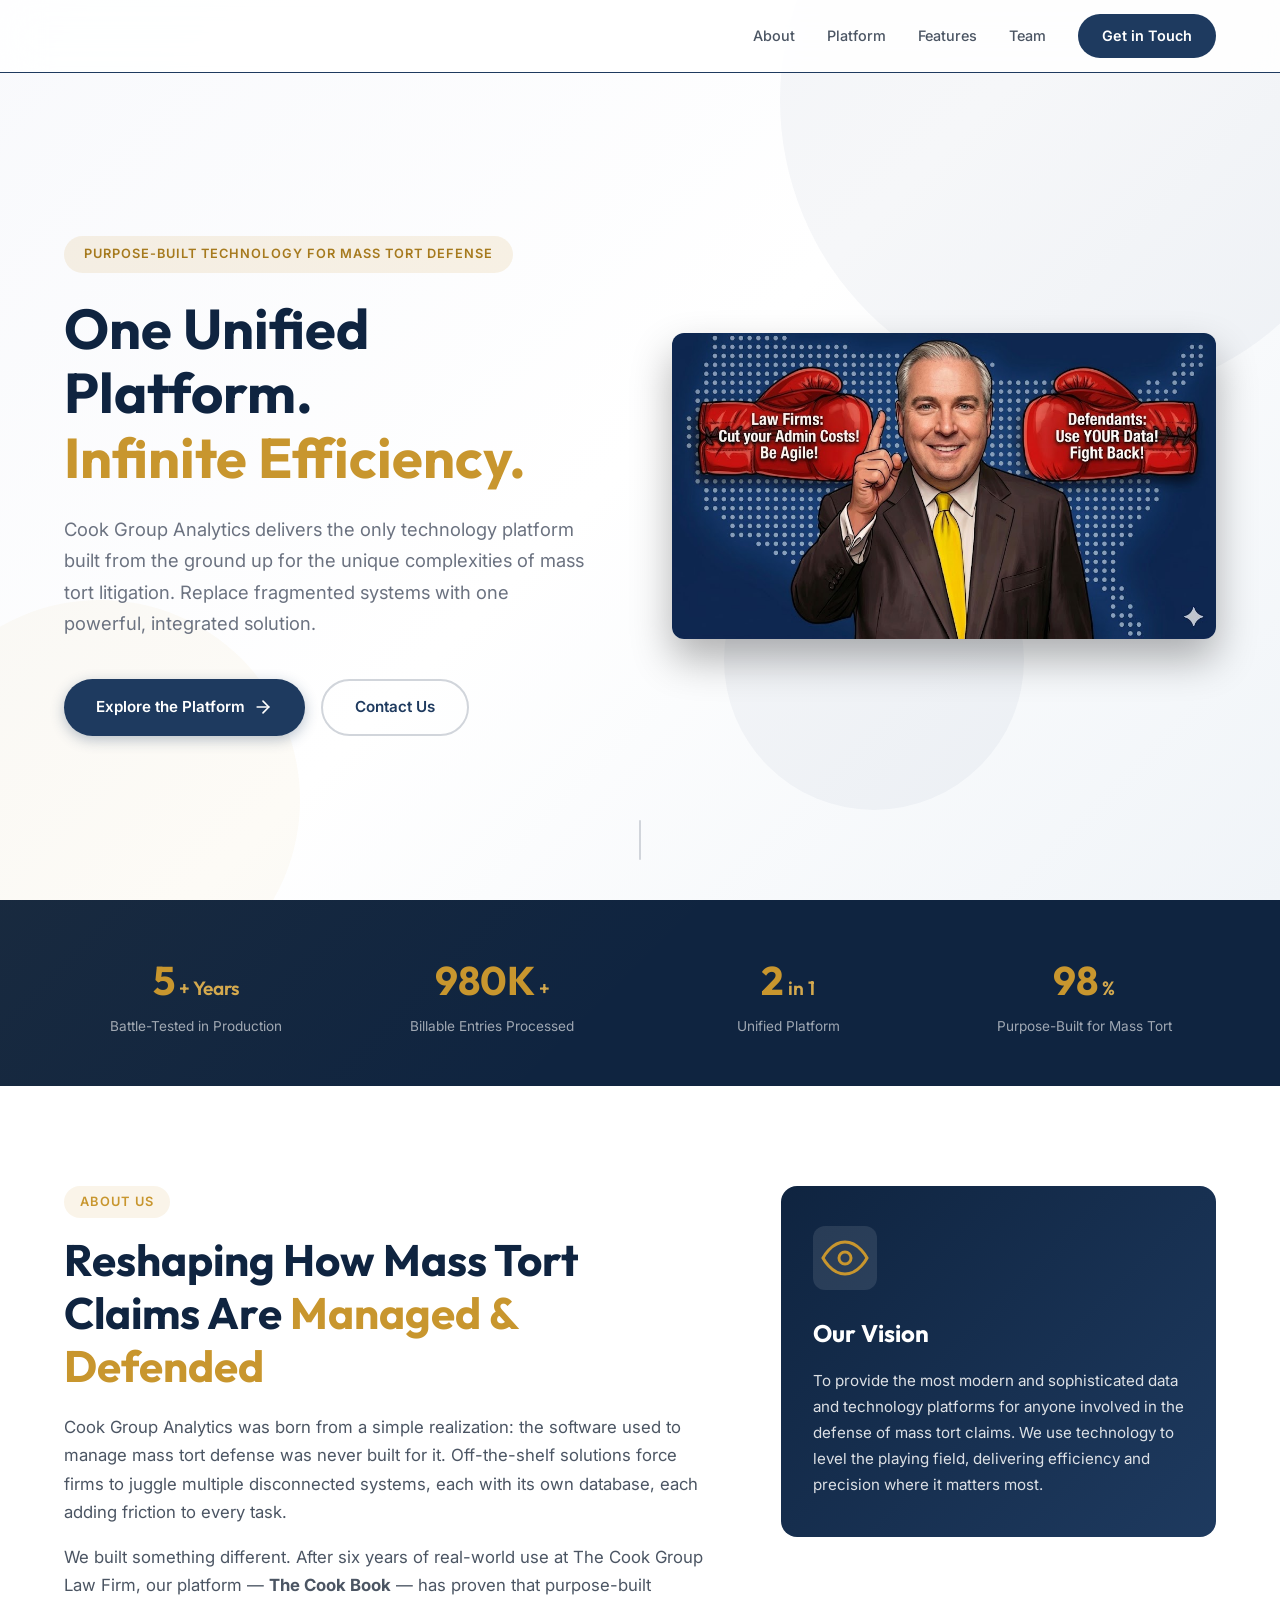
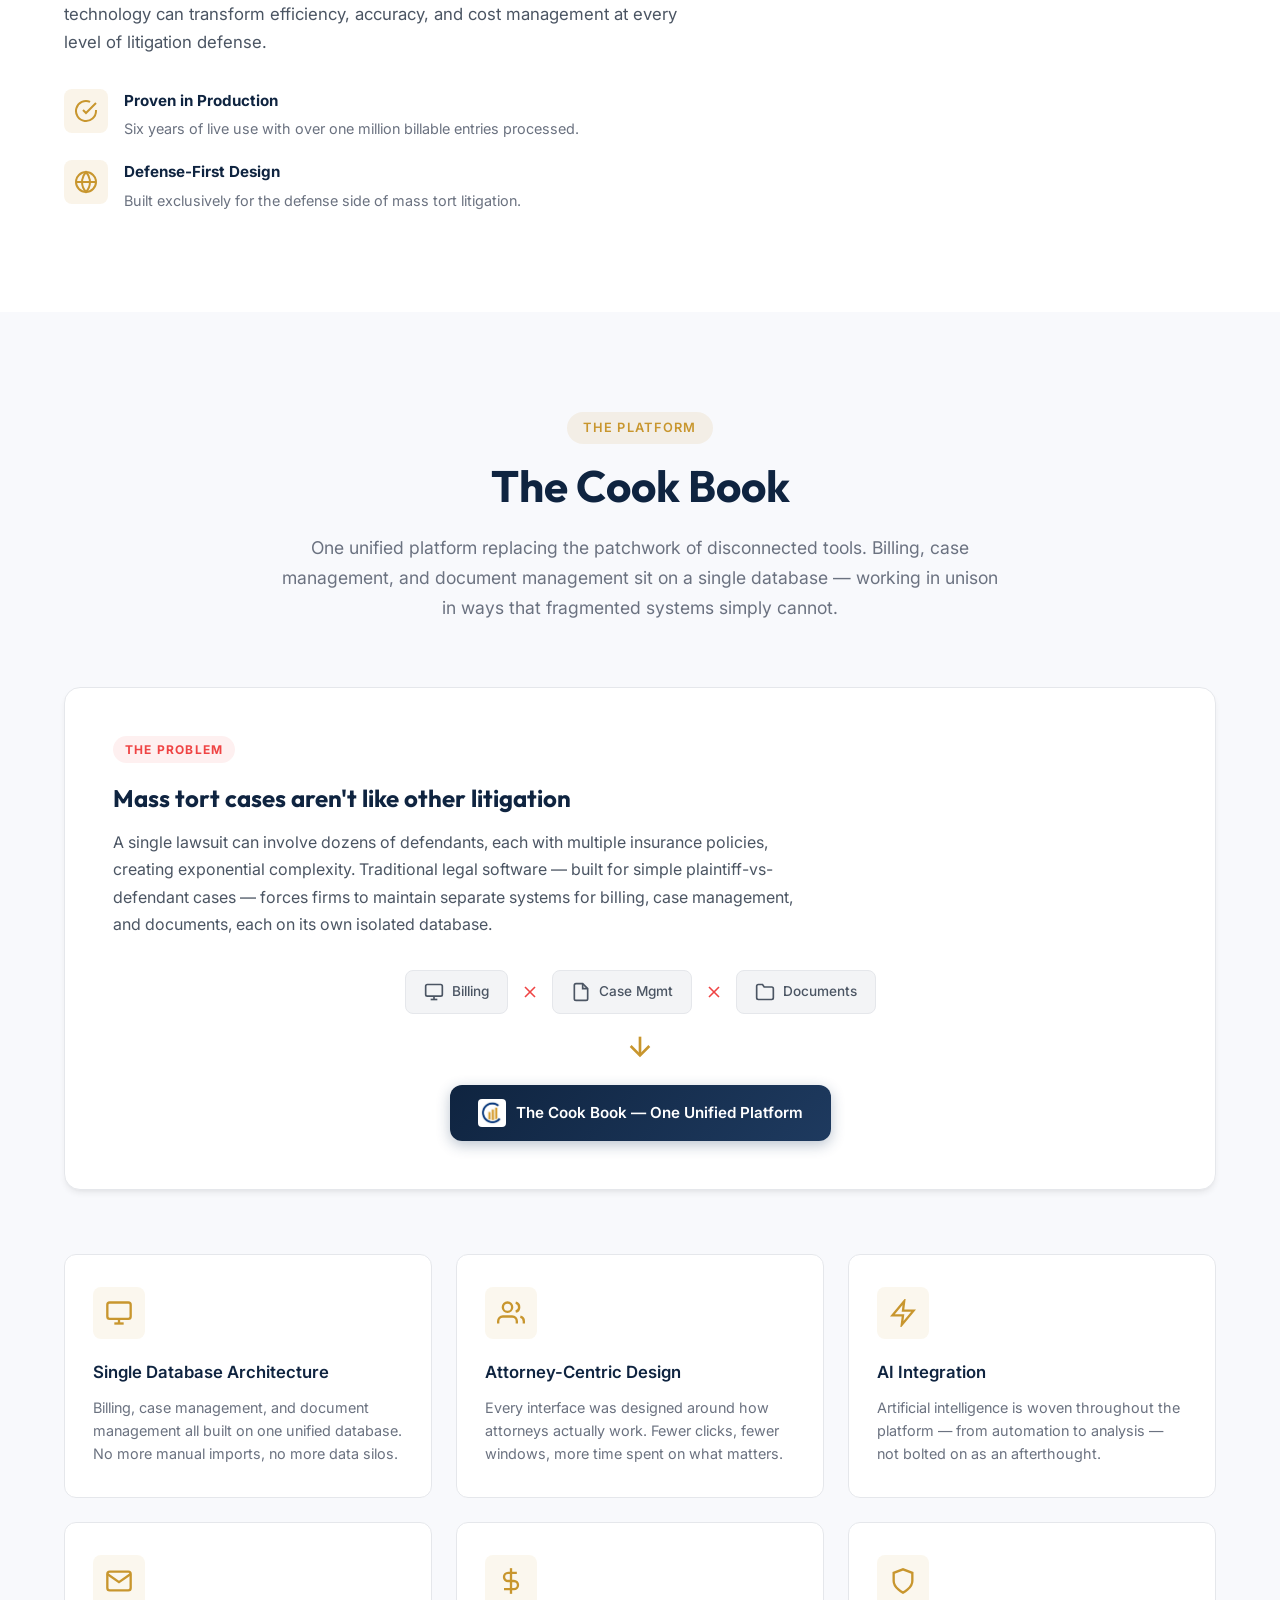
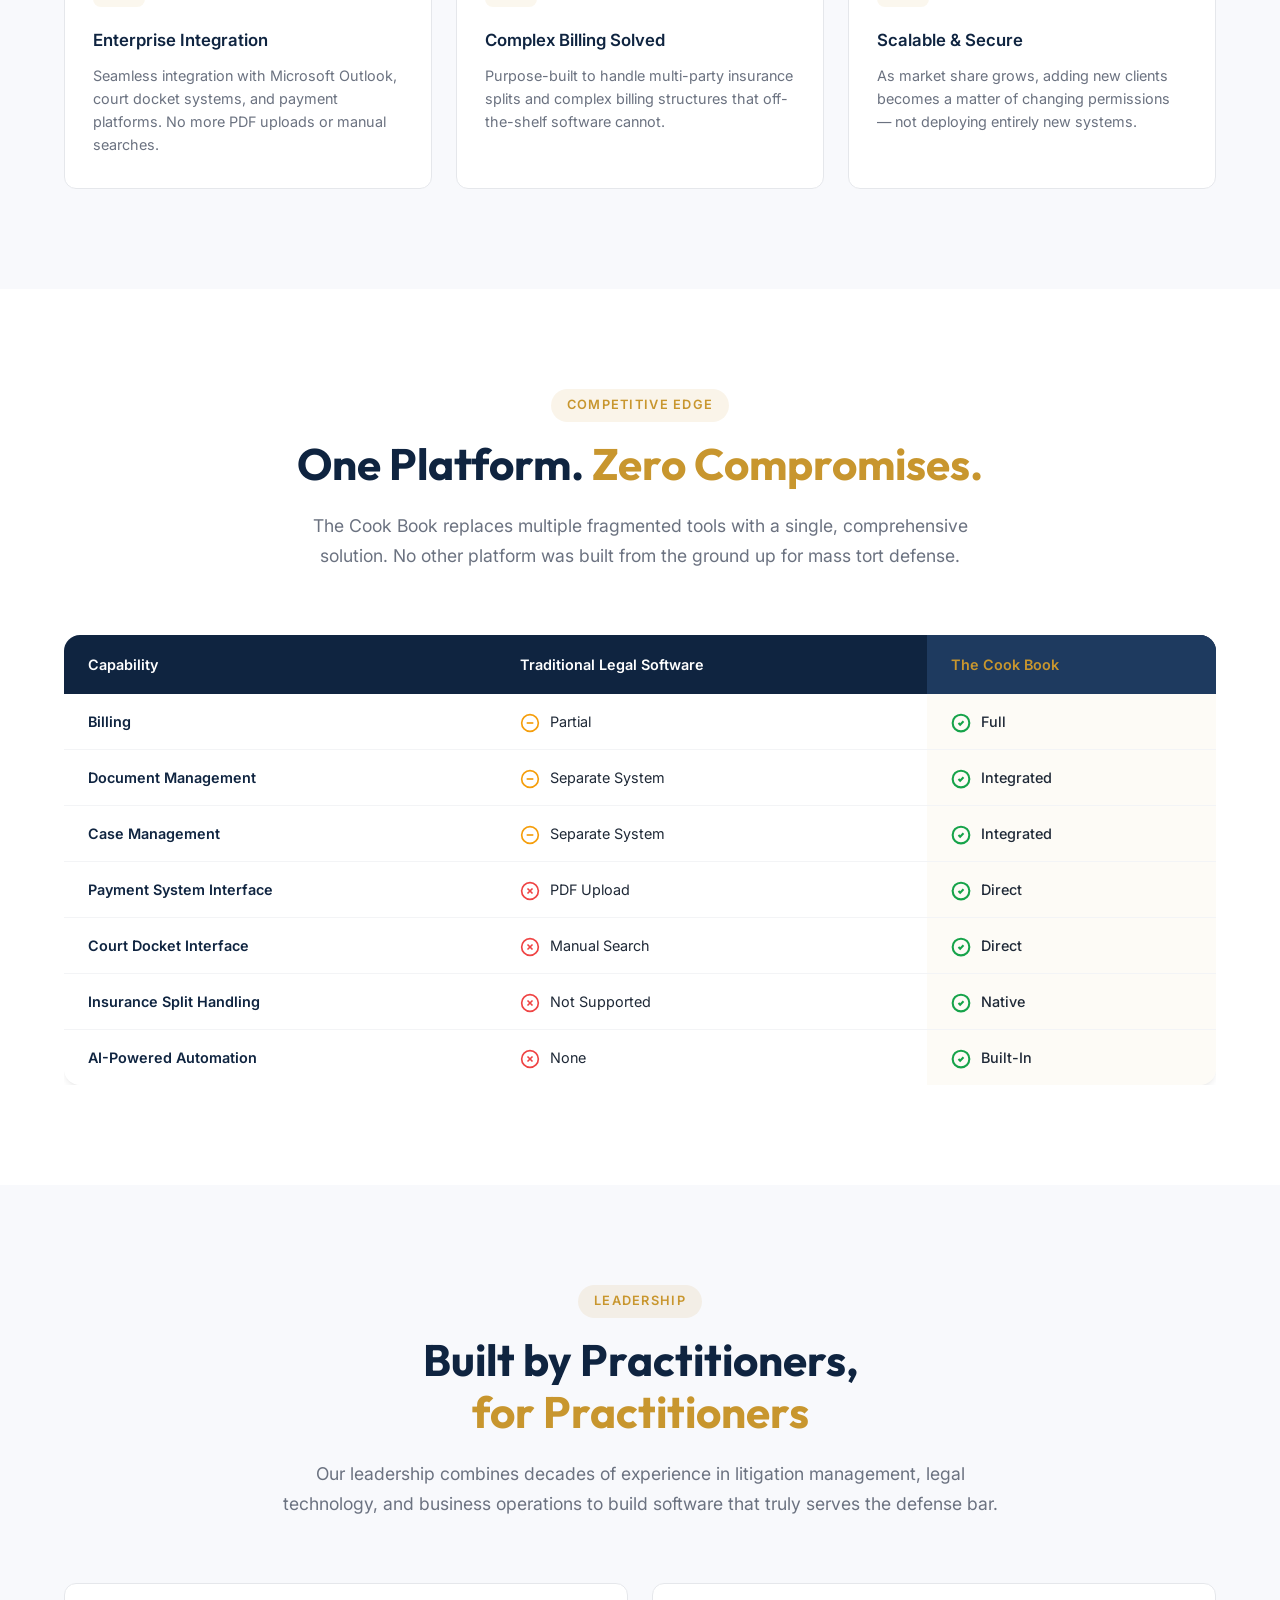
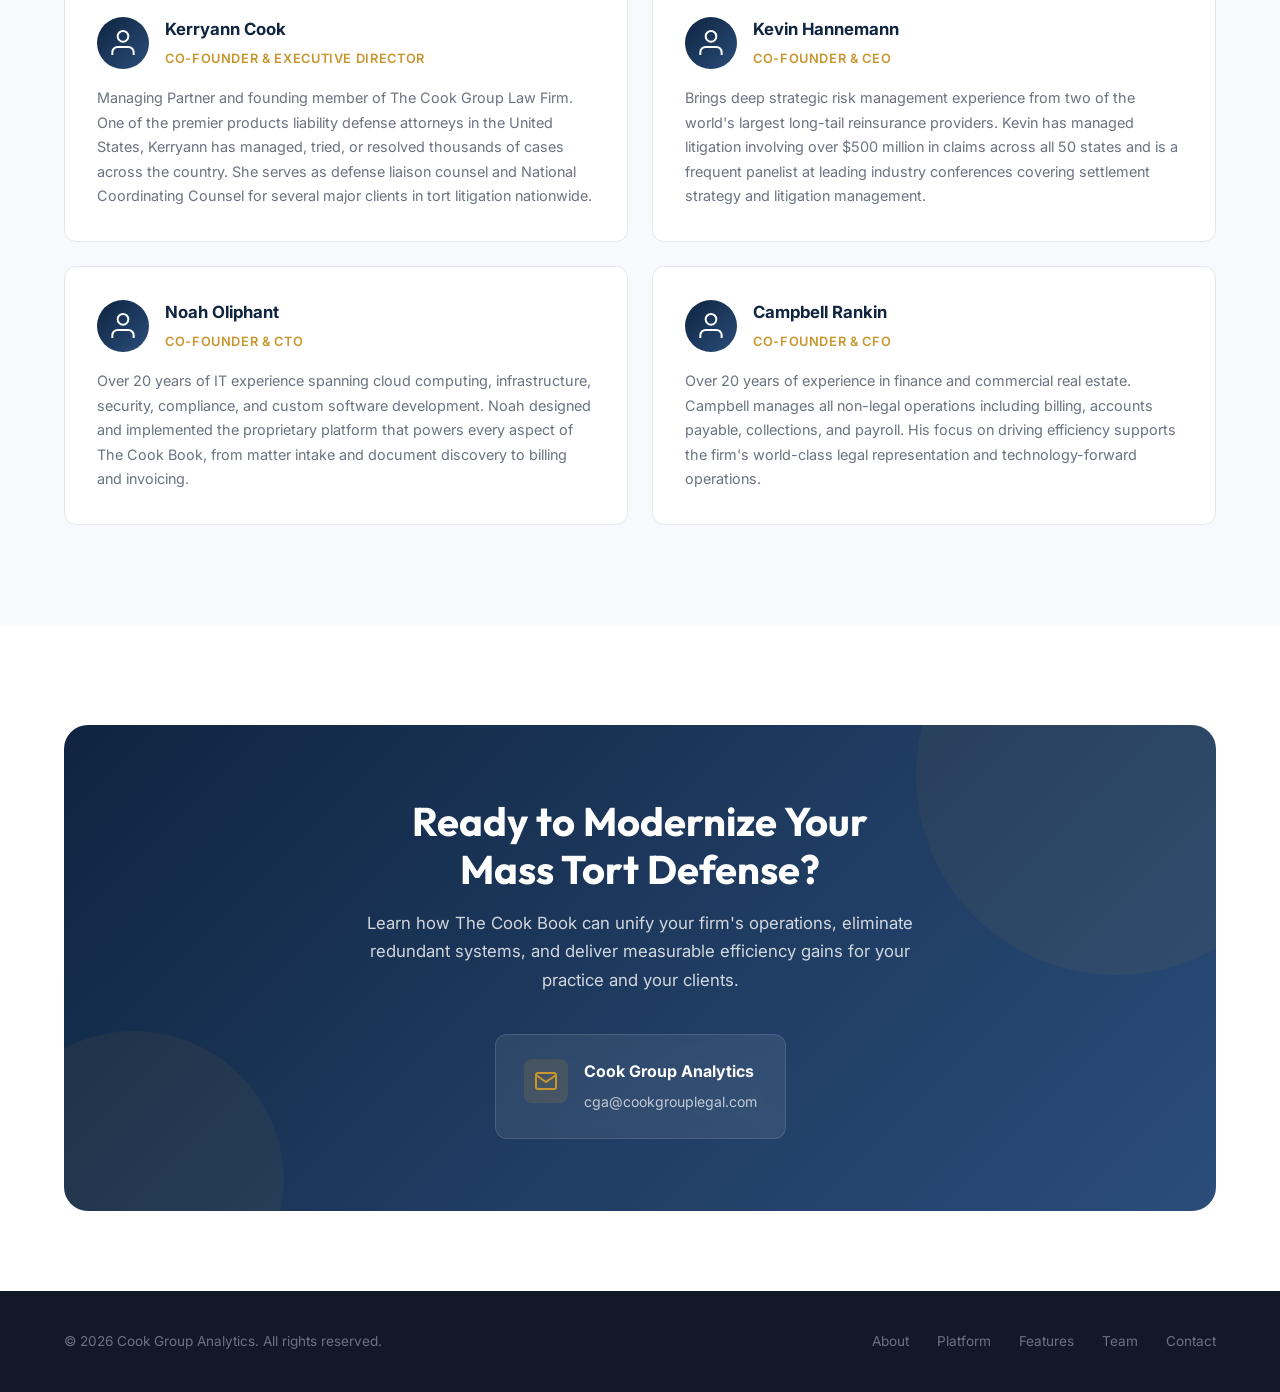
==== commit 9861fcdd: "update index" ====
--- a/public/index.html
+++ b/public/index.html
@@ -64,72 +64,11 @@
                 </div>
             </div>
             <div class="hero-visual animate-fade-up delay-200">
-                <div class="hero-graphic">
-                    <div class="dashboard-mockup">
-                        <div class="mockup-header">
-                            <div class="mockup-dots">
-                                <span></span><span></span><span></span>
-                            </div>
-                            <div class="mockup-title">The Cook Book</div>
-                        </div>
-                        <div class="mockup-body">
-                            <div class="mockup-sidebar">
-                                <div class="mockup-nav-item active"></div>
-                                <div class="mockup-nav-item"></div>
-                                <div class="mockup-nav-item"></div>
-                                <div class="mockup-nav-item"></div>
-                                <div class="mockup-nav-item"></div>
-                            </div>
-                            <div class="mockup-content">
-                                <div class="mockup-stat-row">
-                                    <div class="mockup-stat">
-                                        <div class="mockup-stat-label"></div>
-                                        <div class="mockup-stat-value"></div>
-                                        <div class="mockup-stat-bar"><div class="bar-fill" style="width:78%"></div></div>
-                                    </div>
-                                    <div class="mockup-stat">
-                                        <div class="mockup-stat-label"></div>
-                                        <div class="mockup-stat-value"></div>
-                                        <div class="mockup-stat-bar"><div class="bar-fill gold" style="width:62%"></div></div>
-                                    </div>
-                                    <div class="mockup-stat">
-                                        <div class="mockup-stat-label"></div>
-                                        <div class="mockup-stat-value"></div>
-                                        <div class="mockup-stat-bar"><div class="bar-fill" style="width:91%"></div></div>
-                                    </div>
-                                </div>
-                                <div class="mockup-chart">
-                                    <div class="chart-bar" style="height:40%"></div>
-                                    <div class="chart-bar gold" style="height:65%"></div>
-                                    <div class="chart-bar" style="height:55%"></div>
-                                    <div class="chart-bar gold" style="height:80%"></div>
-                                    <div class="chart-bar" style="height:45%"></div>
-                                    <div class="chart-bar gold" style="height:70%"></div>
-                                    <div class="chart-bar" style="height:90%"></div>
-                                    <div class="chart-bar gold" style="height:60%"></div>
-                                </div>
-                                <div class="mockup-table">
-                                    <div class="table-row header"></div>
-                                    <div class="table-row"></div>
-                                    <div class="table-row"></div>
-                                    <div class="table-row"></div>
-                                </div>
-                            </div>
-                        </div>
-                    </div>
-                    <div class="floating-card card-1 animate-float">
-                        <svg width="24" height="24" viewBox="0 0 24 24" fill="none" stroke="#c8962e" stroke-width="2"><path d="M12 22s8-4 8-10V5l-8-3-8 3v7c0 6 8 10 8 10z"/></svg>
-                        <span>Secure</span>
-                    </div>
-                    <div class="floating-card card-2 animate-float delay-300">
-                        <svg width="24" height="24" viewBox="0 0 24 24" fill="none" stroke="#1e3a5f" stroke-width="2"><path d="M13 2L3 14h9l-1 8 10-12h-9l1-8z"/></svg>
-                        <span>AI-Powered</span>
-                    </div>
-                    <div class="floating-card card-3 animate-float delay-500">
-                        <svg width="24" height="24" viewBox="0 0 24 24" fill="none" stroke="#c8962e" stroke-width="2"><circle cx="12" cy="12" r="10"/><path d="m9 12 2 2 4-4"/></svg>
-                        <span>Integrated</span>
-                    </div>
-                </div>
+                <div class="hero-visual animate-fade-up delay-200">
+                <div class="hero-graphic" style="background: none; border: none;">
+                    <img src="images/Generic_Attorney.jpg" alt="Cook Group Analytics" style="width: 100%; height: auto; border-radius: 12px; box-shadow: 0 20px 40px rgba(0,0,0,0.3);">
+                </div>
+            </div>
             </div>
         </div>
         <div class="hero-scroll-indicator">
--- a/public/styles.css
+++ b/public/styles.css
@@ -1423,3 +1423,28 @@
         width: 100%;
     }
 }
+.stars-container {
+    position: absolute;
+    width: 100%;
+    height: 100%;
+    pointer-events: none;
+}
+
+.star-item {
+    position: absolute;
+    background: #c8962e;
+    color: white;
+    padding: 8px 15px;
+    border-radius: 20px;
+    font-size: 14px;
+    font-weight: bold;
+    box-shadow: 0 4px 15px rgba(200, 150, 46, 0.4);
+    animation: floatAround 10s infinite linear;
+}
+
+@keyframes floatAround {
+    0% { transform: translate(0, 0) rotate(0deg); }
+    33% { transform: translate(30px, -50px) rotate(5deg); }
+    66% { transform: translate(-30px, -80px) rotate(-5deg); }
+    100% { transform: translate(0, 0) rotate(0deg); }
+}
